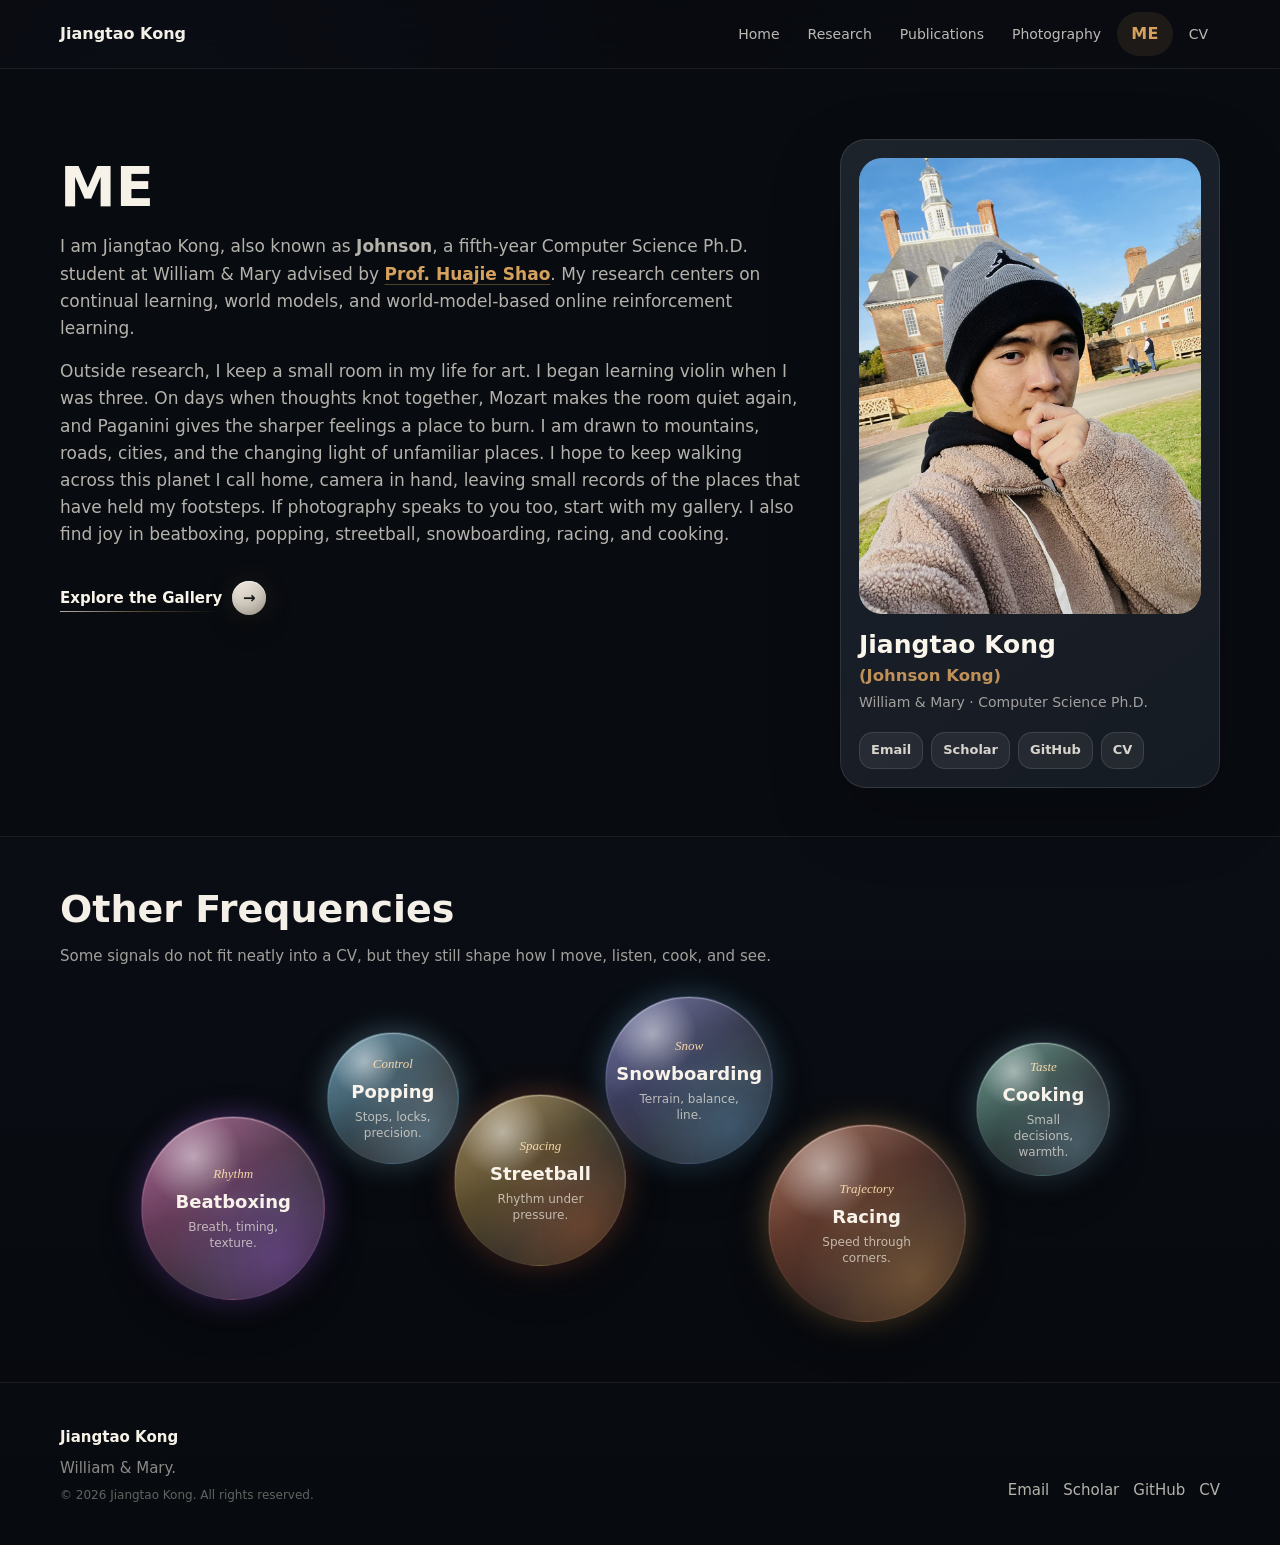
==== about.html @ 70b2a1b1 "Update homepage" ====
<!doctype html>
<html lang="en">
  <head>
    <meta charset="utf-8">
    <meta name="viewport" content="width=device-width, initial-scale=1">
    <title>About | Jiangtao Kong</title>
    <meta name="description" content="About Jiangtao Kong.">
    <link rel="icon" href="favicon.ico" sizes="any">
    <link rel="icon" href="assets/favicon.svg" type="image/svg+xml">
    <link rel="apple-touch-icon" href="assets/apple-touch-icon.png">
    <meta name="theme-color" content="#080b10">
    <link rel="stylesheet" href="assets/css/styles.css">
  </head>
  <body>
    <header class="site-header">
      <nav class="nav" aria-label="Primary navigation">
        <a class="brand" href="index.html"><strong>Jiangtao Kong</strong></a>
        <button class="nav-toggle" type="button" aria-label="Toggle navigation" aria-expanded="false" data-nav-toggle><span></span></button>
        <div class="nav-links" data-nav-links>
          <a href="index.html">Home</a>
          <a href="research.html">Research</a>
          <a href="publications.html">Publications</a>
          <a href="photography.html">Photography</a>
          <a class="nav-me" href="about.html" aria-current="page">ME</a>
          <a href="resume/Snowball_Resume_CN.pdf">CV</a>
        </div>
      </nav>
    </header>

    <main>
      <section class="page-hero about-page-hero">
        <div class="section-inner about-hero-layout">
          <div class="about-hero-copy">
            <h1>ME</h1>
            <p>
              I am Jiangtao Kong, also known as <span class="alias-highlight">Johnson</span>, a fifth-year
              Computer Science Ph.D. student at William &amp; Mary advised by
              <a class="inline-link" href="https://huajieshao.github.io/index.html">Prof. Huajie Shao</a>.
              My research centers on continual learning, world models, and
              world-model-based online reinforcement learning.
            </p>
            <p>
              Outside research, I keep a small room in my life for art. I began learning
              violin when I was three. On days when thoughts knot together, Mozart makes
              the room quiet again, and Paganini gives the sharper feelings a place to
              burn. I am drawn to mountains, roads, cities, and the changing light of
              unfamiliar places. I hope to keep walking across this planet I call home,
              camera in hand, leaving small records of the places that have held my
              footsteps. If photography speaks to you too, start with my gallery. I also
              find joy in beatboxing, popping, streetball, snowboarding, racing, and
              cooking.
            </p>
            <div class="about-hero-actions">
              <a class="about-button" href="photography.html">Explore the Gallery</a>
            </div>
          </div>
          <aside class="about-profile-panel" aria-label="Profile summary">
            <div class="about-portrait">
              <img src="assets/images/avatar/profile.jpg" alt="Portrait of Jiangtao Kong">
            </div>
            <div class="about-profile-copy">
              <strong>Jiangtao Kong <span>(Johnson Kong)</span></strong>
              <span>William &amp; Mary · Computer Science Ph.D.</span>
            </div>
            <div class="about-profile-links">
              <a href="mailto:jkong01@wm.edu">Email</a>
              <a href="https://scholar.google.com/citations?user=tu5GG9sAAAAJ&hl=zh-CN&oi=ao">Scholar</a>
              <a href="https://github.com/snowball0823">GitHub</a>
              <a href="resume/Snowball_Resume_CN.pdf">CV</a>
            </div>
          </aside>
        </div>
      </section>

      <section class="section compact about-life-section">
        <div class="section-inner">
          <div class="section-head tight">
            <div>
              <h2>Other Frequencies</h2>
            </div>
          </div>
          <div class="about-life-intro">
            <p>
              Some signals do not fit neatly into a CV, but they still shape how I move,
              listen, cook, and see.
            </p>
          </div>
          <div class="about-interest-grid">
            <article class="about-interest-card">
              <span>Rhythm</span>
              <strong>Beatboxing</strong>
              <p>Breath, timing, texture.</p>
            </article>
            <article class="about-interest-card">
              <span>Control</span>
              <strong>Popping</strong>
              <p>Stops, locks, precision.</p>
            </article>
            <article class="about-interest-card">
              <span>Spacing</span>
              <strong>Streetball</strong>
              <p>Rhythm under pressure.</p>
            </article>
            <article class="about-interest-card">
              <span>Snow</span>
              <strong>Snowboarding</strong>
              <p>Terrain, balance, line.</p>
            </article>
            <article class="about-interest-card">
              <span>Trajectory</span>
              <strong>Racing</strong>
              <p>Speed through corners.</p>
            </article>
            <article class="about-interest-card">
              <span>Taste</span>
              <strong>Cooking</strong>
              <p>Small decisions, warmth.</p>
            </article>
          </div>
        </div>
      </section>
    </main>

    <footer class="footer">
      <div class="footer-inner">
        <div class="footer-copy"><strong>Jiangtao Kong</strong><p class="muted">William &amp; Mary.</p><small>© 2026 Jiangtao Kong. All rights reserved.</small></div>
        <div class="footer-links">
          <a href="mailto:jkong01@wm.edu">Email</a>
          <a href="https://scholar.google.com/citations?user=tu5GG9sAAAAJ&hl=zh-CN&oi=ao">Scholar</a>
          <a href="https://github.com/snowball0823">GitHub</a>
          <a href="resume/Snowball_Resume_CN.pdf">CV</a>
        </div>
      </div>
    </footer>
    <script src="assets/js/main.js"></script>
  </body>
</html>
---- assets/css/styles.css ----
:root {
  color-scheme: dark;
  --ink: #f4f0e8;
  --ink-2: #d8dee7;
  --muted: #9aa6b2;
  --line: rgba(244, 240, 232, 0.12);
  --paper: #080b10;
  --paper-2: #121821;
  --surface: #111720;
  --surface-dark: #080b10;
  --surface-dark-2: #151d23;
  --mist: #e7ece8;
  --teal: #a892d8;
  --teal-2: #d6a15f;
  --amber: #d6a15f;
  --accent-warm: #d6a15f;
  --accent-violet: #a892d8;
  --accent-violet-soft: #c8b7ef;
  --accent-red: #e66b73;
  --sage: #7c8b77;
  --max: 1160px;
  --radius: 8px;
  --shadow: 0 22px 70px rgba(18, 22, 25, 0.13);
}

* {
  box-sizing: border-box;
}

html {
  scroll-behavior: smooth;
}

body {
  margin: 0;
  background:
    radial-gradient(circle at 12% 6%, rgba(168, 146, 216, 0.09), transparent 32%),
    radial-gradient(circle at 86% 16%, rgba(214, 161, 95, 0.07), transparent 30%),
    linear-gradient(180deg, #070a0f 0%, #0b0f16 46%, #06080c 100%);
  color: var(--ink);
  font-family: Inter, ui-sans-serif, system-ui, -apple-system, BlinkMacSystemFont, "Segoe UI", sans-serif;
  font-size: 15px;
  line-height: 1.6;
  letter-spacing: 0;
}

a {
  color: inherit;
  text-decoration: none;
}

img {
  display: block;
  max-width: 100%;
}

::selection {
  background: rgba(168, 146, 216, 0.22);
}

.site-header {
  position: sticky;
  top: 0;
  z-index: 40;
  background: rgba(8, 11, 16, 0.76);
  border-bottom: 1px solid rgba(244, 240, 232, 0.08);
  backdrop-filter: blur(18px);
}

.nav {
  width: min(var(--max), calc(100% - 40px));
  margin: 0 auto;
  min-height: 68px;
  display: flex;
  align-items: center;
  justify-content: space-between;
  gap: 24px;
}

.brand {
  display: flex;
  align-items: center;
}

.brand strong {
  font-size: 16px;
  letter-spacing: 0;
}

.nav-links {
  display: flex;
  align-items: center;
  gap: 4px;
  font-size: 14px;
  color: rgba(244, 240, 232, 0.76);
}

.nav-links a {
  padding: 9px 12px;
  border-radius: 999px;
  transition: background 180ms ease, color 180ms ease;
}

.nav-links a:hover,
.nav-links a[aria-current="page"] {
  background: rgba(244, 240, 232, 0.08);
  color: #f4f0e8;
}

.nav-links a.nav-me {
  color: rgba(214, 161, 95, 0.96);
  padding-inline: 14px;
  font-size: 16px;
  font-weight: 800;
  letter-spacing: 0.02em;
}

.nav-links a.nav-me:hover,
.nav-links a.nav-me[aria-current="page"] {
  color: #d6a15f;
  background: rgba(214, 161, 95, 0.1);
}

.nav-toggle {
  display: none;
  width: 42px;
  height: 42px;
  border: 1px solid rgba(244, 240, 232, 0.16);
  background: transparent;
  border-radius: var(--radius);
  color: var(--ink);
}

.nav-toggle span,
.nav-toggle span::before,
.nav-toggle span::after {
  display: block;
  width: 18px;
  height: 2px;
  background: currentColor;
  margin: 0 auto;
  position: relative;
}

.nav-toggle span::before,
.nav-toggle span::after {
  content: "";
  position: absolute;
  left: 0;
}

.nav-toggle span::before {
  top: -6px;
}

.nav-toggle span::after {
  top: 6px;
}

.hero {
  min-height: calc(100vh - 68px);
  display: grid;
  align-items: center;
  position: relative;
  overflow: hidden;
  background:
    linear-gradient(120deg, rgba(16, 21, 26, 0.96), rgba(16, 21, 26, 0.84)),
    radial-gradient(circle at 80% 15%, rgba(168, 146, 216, 0.17), transparent 35%),
    #10151a;
  color: #f7f2e8;
}

.hero::before {
  content: "";
  position: absolute;
  inset: 0;
  background-image:
    linear-gradient(rgba(247, 242, 232, 0.04) 1px, transparent 1px),
    linear-gradient(90deg, rgba(247, 242, 232, 0.035) 1px, transparent 1px);
  background-size: 72px 72px;
  mask-image: linear-gradient(to bottom, rgba(0, 0, 0, 0.75), transparent);
}

.hero-inner {
  position: relative;
  width: min(var(--max), calc(100% - 40px));
  margin: 0 auto;
  padding: 76px 0 90px;
  display: grid;
  grid-template-columns: minmax(0, 1fr) 420px;
  gap: 70px;
  align-items: center;
}

.eyebrow {
  margin: 0 0 18px;
  color: rgba(200, 183, 239, 0.86);
  font-size: 13px;
  text-transform: uppercase;
  letter-spacing: 0.14em;
  font-family: "IBM Plex Mono", ui-monospace, SFMono-Regular, Menlo, monospace;
}

h1,
h2,
h3 {
  line-height: 1.08;
  letter-spacing: 0;
}

h1 {
  margin: 0;
  font-size: clamp(36px, 5vw, 58px);
  max-width: 900px;
}

.hero h1 span {
  display: block;
  color: #d5a05d;
}

.hero-copy {
  max-width: 760px;
  margin: 22px 0 0;
  color: rgba(247, 242, 232, 0.78);
  font-size: clamp(17px, 2vw, 21px);
}

.hero-meta {
  display: flex;
  flex-wrap: wrap;
  gap: 10px;
  margin: 28px 0 0;
}

.pill {
  display: inline-flex;
  align-items: center;
  min-height: 32px;
  border: 1px solid rgba(247, 242, 232, 0.18);
  border-radius: 999px;
  padding: 6px 12px;
  color: rgba(247, 242, 232, 0.78);
  font-size: 13px;
  font-family: "IBM Plex Mono", ui-monospace, SFMono-Regular, Menlo, monospace;
}

.cta-row {
  display: flex;
  flex-wrap: wrap;
  gap: 12px;
  margin-top: 34px;
}

.button {
  display: inline-flex;
  align-items: center;
  justify-content: center;
  min-height: 44px;
  padding: 0 16px;
  border: 1px solid var(--line);
  border-radius: var(--radius);
  font-weight: 650;
  font-size: 14px;
  transition: transform 180ms ease, background 180ms ease, border 180ms ease;
}

.button:hover {
  transform: translateY(-1px);
}

.button.primary {
  background: #f3eadc;
  border-color: #f3eadc;
  color: #10151a;
}

.button.secondary {
  color: #f7f2e8;
  border-color: rgba(247, 242, 232, 0.22);
}

.button.light {
  color: var(--ink);
  background: rgba(244, 240, 232, 0.08);
  border-color: rgba(244, 240, 232, 0.16);
}

.button.text {
  border-color: transparent;
  padding-left: 0;
  padding-right: 0;
  min-height: auto;
}

.home-hero {
  padding: 58px 0 38px;
  background:
    linear-gradient(135deg, rgba(8, 11, 16, 0.82), rgba(11, 15, 22, 0.94)),
    radial-gradient(circle at 72% 8%, rgba(132, 92, 255, 0.12), transparent 34%),
    radial-gradient(circle at 92% 68%, rgba(238, 132, 65, 0.075), transparent 30%);
  border-bottom: 1px solid rgba(244, 240, 232, 0.08);
}

.home-grid {
  width: min(var(--max), calc(100% - 40px));
  margin: 0 auto;
  display: grid;
  grid-template-columns: 318px minmax(0, 1fr);
  gap: 28px;
  align-items: stretch;
}

.profile-card,
.intro-card,
.side-panel {
  background: rgba(17, 23, 32, 0.72);
  border: 1px solid rgba(244, 240, 232, 0.12);
  border-radius: 26px;
  box-shadow: 0 28px 90px rgba(0, 0, 0, 0.3);
  backdrop-filter: blur(22px);
}

.profile-card {
  padding: 18px;
  display: grid;
  align-content: start;
}

.profile-photo {
  aspect-ratio: 1 / 1;
  border-radius: 24px;
  background:
    linear-gradient(145deg, rgba(132, 92, 255, 0.22), rgba(238, 132, 65, 0.14)),
    var(--paper-2);
  display: grid;
  place-items: center;
  color: var(--muted);
  text-align: center;
  font-size: 13px;
  margin-bottom: 18px;
  overflow: hidden;
}

.profile-photo img {
  width: 100%;
  height: 100%;
  object-fit: cover;
  border-radius: 24px;
}

.profile-card h1 {
  font-size: 28px;
  line-height: 1.1;
  margin: 0 0 10px;
}

.profile-title,
.profile-affiliation {
  margin: 0;
  color: var(--ink-2);
}

.profile-title {
  color: rgba(244, 240, 232, 0.58);
  font-size: 14px;
  font-weight: 550;
  line-height: 1.45;
  margin-top: 5px;
}

.profile-affiliation {
  color: #f4f0e8;
  font-size: 20px;
  font-weight: 760;
  letter-spacing: 0;
  line-height: 1.18;
}

.profile-links {
  display: flex;
  flex-wrap: wrap;
  gap: 8px;
  margin-top: 18px;
}

.profile-links a {
  border: 1px solid rgba(244, 240, 232, 0.12);
  border-radius: 14px;
  padding: 7px 11px;
  font-size: 13px;
  font-weight: 650;
  color: rgba(244, 240, 232, 0.88);
  background: rgba(244, 240, 232, 0.07);
}

.intro-card {
  padding: 38px;
  display: grid;
  align-content: center;
}

.intro-card h2 {
  font-size: clamp(24px, 2.7vw, 32px);
  max-width: 840px;
  margin: 0 0 18px;
  color: #ffffff;
}

.intro-card p {
  max-width: 840px;
  margin: 0 0 14px;
  color: rgba(244, 240, 232, 0.76);
  font-size: 15px;
}

.inline-link {
  color: var(--accent-warm);
  font-weight: 700;
  text-decoration: underline;
  text-decoration-color: rgba(214, 161, 95, 0.35);
  text-underline-offset: 4px;
}

.research-intro {
  margin-top: 8px;
  color: #f4f0e8 !important;
  font-weight: 700;
}

.focus-row {
  display: grid;
  grid-template-columns: repeat(4, minmax(0, 1fr));
  gap: 12px;
  margin-top: 18px;
}

.focus-row span {
  min-height: 96px;
  border: 1px solid rgba(255, 255, 255, 0.12);
  border-radius: 22px;
  padding: 28px 16px 16px;
  color: rgba(255, 250, 240, 0.94);
  font-size: 14px;
  font-weight: 760;
  line-height: 1.22;
  font-family: Inter, ui-sans-serif, system-ui, -apple-system, BlinkMacSystemFont, "Segoe UI", sans-serif;
  display: flex;
  align-items: center;
  justify-content: flex-start;
  text-align: left;
  position: relative;
  isolation: isolate;
  overflow: hidden;
  background:
    linear-gradient(145deg, rgba(255, 255, 255, 0.11), rgba(255, 255, 255, 0.035)),
    radial-gradient(circle at 24% 0%, var(--tile-accent), transparent 58%),
    rgba(255, 255, 255, 0.045);
  box-shadow:
    inset 0 1px 0 rgba(255, 255, 255, 0.12),
    inset 0 -1px 0 rgba(255, 255, 255, 0.04),
    0 18px 36px rgba(0, 0, 0, 0.16);
  transition: transform 180ms ease, border-color 180ms ease, box-shadow 180ms ease;
}

.focus-row span::before {
  content: "";
  position: absolute;
  inset: 0;
  z-index: -1;
  background:
    linear-gradient(180deg, rgba(255, 255, 255, 0.13), transparent 42%),
    linear-gradient(90deg, transparent, rgba(255, 255, 255, 0.045), transparent);
  opacity: 0.76;
}

.focus-row span::after {
  content: "";
  position: absolute;
  top: 14px;
  left: 16px;
  width: 26px;
  height: 3px;
  border-radius: 999px;
  background: var(--tile-line);
  box-shadow: 0 0 24px var(--tile-line);
}

.focus-row span:hover {
  transform: translateY(-2px);
  border-color: rgba(255, 255, 255, 0.18);
  box-shadow:
    inset 0 1px 0 rgba(255, 255, 255, 0.15),
    inset 0 -1px 0 rgba(255, 255, 255, 0.05),
    0 24px 44px rgba(0, 0, 0, 0.22);
}

.gradient-focus span:nth-child(1) {
  --tile-accent: rgba(82, 235, 176, 0.2);
  --tile-line: rgba(82, 235, 176, 0.82);
}

.gradient-focus span:nth-child(2) {
  --tile-accent: rgba(170, 115, 255, 0.22);
  --tile-line: rgba(170, 115, 255, 0.84);
}

.gradient-focus span:nth-child(3) {
  --tile-accent: rgba(67, 202, 255, 0.2);
  --tile-line: rgba(67, 202, 255, 0.84);
}

.gradient-focus span:nth-child(4) {
  --tile-accent: rgba(255, 153, 94, 0.22);
  --tile-line: rgba(255, 153, 94, 0.86);
}

.about-button {
  width: fit-content;
  margin-top: 28px;
  min-height: 36px;
  display: inline-flex;
  align-items: center;
  justify-content: flex-start;
  gap: 10px;
  padding: 0;
  border: 0;
  border-radius: 0;
  color: rgba(255, 250, 240, 0.98);
  background: transparent;
  font-size: 15px;
  font-weight: 800;
  letter-spacing: 0;
  position: relative;
  transition: color 180ms ease, transform 180ms ease;
}

.about-button::before {
  content: "";
  position: absolute;
  left: 0;
  right: 44px;
  bottom: 4px;
  height: 1px;
  background: linear-gradient(90deg, rgba(255, 250, 240, 0.68), rgba(214, 161, 95, 0.38), transparent);
  transform-origin: left center;
  transition: transform 180ms ease, opacity 180ms ease;
}

.about-button::after {
  content: "→";
  width: 34px;
  height: 34px;
  border-radius: 50%;
  display: inline-grid;
  place-items: center;
  color: rgba(8, 11, 16, 0.94);
  background:
    linear-gradient(145deg, rgba(255, 250, 240, 0.96), rgba(224, 211, 194, 0.78));
  box-shadow:
    inset 0 1px 0 rgba(255, 255, 255, 0.7),
    inset 0 -4px 9px rgba(0, 0, 0, 0.12),
    0 12px 26px rgba(0, 0, 0, 0.26),
    0 0 28px rgba(214, 161, 95, 0.14);
  transition: transform 180ms ease, box-shadow 180ms ease;
}

.about-button:hover {
  color: #ffffff;
  transform: translateX(2px);
}

.about-button:hover::before {
  transform: scaleX(1.08);
  opacity: 0.88;
}

.about-button:hover::after {
  transform: translateX(2px);
  box-shadow:
    inset 0 1px 0 rgba(255, 255, 255, 0.78),
    inset 0 -4px 9px rgba(0, 0, 0, 0.12),
    0 15px 30px rgba(0, 0, 0, 0.3),
    0 0 36px rgba(214, 161, 95, 0.22);
}

.section-head.tight {
  grid-template-columns: minmax(0, 1fr) auto;
  align-items: center;
  margin-bottom: 22px;
}

.section .section-title {
  margin: 0 0 22px;
  font-size: clamp(26px, 2.8vw, 34px);
  letter-spacing: 0;
}

.education-section {
  padding-top: 42px;
}

.education-list,
.experience-list,
.selected-list,
.award-list {
  display: grid;
  gap: 12px;
}

.education-track {
  grid-template-columns: 1fr;
  gap: 16px;
  position: relative;
}

.education-track::before {
  content: "";
  position: absolute;
  left: 71px;
  top: 76px;
  bottom: 76px;
  width: 1px;
  background: linear-gradient(
    180deg,
    rgba(211, 179, 122, 0.18),
    rgba(168, 146, 216, 0.34),
    rgba(214, 161, 95, 0.2)
  );
}

.experience-grid {
  grid-template-columns: repeat(2, minmax(0, 1fr));
  gap: 12px;
}

.selected-list {
  grid-template-columns: repeat(2, minmax(0, 1fr));
}

.education-item {
  display: grid;
  grid-template-columns: 116px minmax(0, 1fr);
  gap: 24px;
  align-items: center;
  min-height: 138px;
  position: relative;
  overflow: hidden;
  background:
    linear-gradient(145deg, rgba(255, 255, 255, 0.055), rgba(255, 255, 255, 0.018)),
    var(--surface);
  border: 1px solid var(--line);
  border-radius: 24px;
  padding: 24px 28px;
}

.education-item::before {
  content: "";
  position: absolute;
  inset: 0 auto 0 0;
  width: 5px;
  background: var(--education-accent);
  opacity: 0.9;
}

.education-item::after {
  content: "";
  position: absolute;
  inset: -40% -12% auto auto;
  width: 310px;
  height: 210px;
  border-radius: 50%;
  background: radial-gradient(circle, var(--education-glow), transparent 68%);
  opacity: 0.82;
  pointer-events: none;
}

.current-degree {
  --education-accent: linear-gradient(180deg, rgba(214, 161, 95, 0.95), rgba(168, 146, 216, 0.58));
  --education-glow: rgba(214, 161, 95, 0.16);
}

.undergrad-degree {
  --education-accent: linear-gradient(180deg, rgba(168, 146, 216, 0.9), rgba(214, 161, 95, 0.5));
  --education-glow: rgba(168, 146, 216, 0.14);
}

.school-mark {
  width: 86px;
  height: 86px;
  border-radius: 50%;
  background: transparent;
  color: #f7f2e8;
  display: grid;
  place-items: center;
  overflow: visible;
  font-weight: 750;
  font-size: 14px;
  position: relative;
  z-index: 1;
  border: 0;
  box-shadow:
    0 16px 30px rgba(0, 0, 0, 0.18),
    0 0 34px rgba(255, 255, 255, 0.045);
}

.school-mark img {
  width: 100%;
  height: 100%;
  object-fit: contain;
  padding: 0;
  background: transparent;
}

.school-mark span {
  display: grid;
  width: 100%;
  height: 100%;
  place-items: center;
}

.secondary-mark {
  background: transparent;
}

.education-copy {
  position: relative;
  z-index: 1;
  display: grid;
  gap: 5px;
}

.education-topline {
  display: flex;
  align-items: center;
  justify-content: space-between;
  gap: 16px;
  margin-bottom: 4px;
}

.education-label {
  color: rgba(214, 161, 95, 0.92);
  font-family: "IBM Plex Mono", ui-monospace, SFMono-Regular, Menlo, monospace;
  font-size: 11px;
  letter-spacing: 0.08em;
  text-transform: uppercase;
}

.education-period {
  flex: none;
  color: rgba(247, 242, 232, 0.82);
  background: rgba(255, 255, 255, 0.055);
  border: 1px solid rgba(255, 255, 255, 0.11);
  border-radius: 999px;
  padding: 6px 11px;
  font-size: 12px;
  line-height: 1;
}

.education-item h3,
.experience-list h3 {
  margin: 0 0 4px;
  font-size: 18px;
}

.education-item h3 {
  font-size: 20px;
  line-height: 1.18;
}

.education-item p,
.experience-list p {
  margin: 0;
}

.education-degree {
  color: rgba(255, 250, 240, 0.94);
  font-size: 15px;
}

.education-location {
  color: rgba(159, 185, 205, 0.9);
  font-size: 15px;
}

.content-grid {
  display: grid;
  grid-template-columns: minmax(0, 1fr) 340px;
  gap: 28px;
  align-items: start;
}

.news-timeline {
  --timeline-rail: 38px;
  --timeline-gap: 14px;
  position: relative;
  display: grid;
  gap: 0;
  background:
    linear-gradient(145deg, rgba(255, 255, 255, 0.045), rgba(255, 255, 255, 0.016)),
    var(--surface);
  border: 1px solid var(--line);
  border-radius: 18px;
  padding: 18px 22px 18px;
  overflow: hidden;
}

.news-timeline::before {
  content: "";
  position: absolute;
  left: calc(22px + 18px);
  top: 24px;
  bottom: 56px;
  width: 2px;
  border-radius: 999px;
  background: linear-gradient(
    180deg,
    rgba(214, 161, 95, 0.72),
    rgba(168, 146, 216, 0.52),
    rgba(214, 161, 95, 0.28)
  );
  box-shadow: 0 0 18px rgba(168, 146, 216, 0.13);
}

.timeline-year {
  display: grid;
  grid-template-columns: var(--timeline-rail) minmax(0, 1fr);
  gap: var(--timeline-gap);
  align-items: center;
  padding: 7px 0 5px;
  position: relative;
}

.timeline-year span:last-child {
  width: fit-content;
  color: rgba(255, 250, 240, 0.96);
  background: linear-gradient(135deg, rgba(214, 161, 95, 0.2), rgba(168, 146, 216, 0.12));
  border: 1px solid rgba(214, 161, 95, 0.24);
  border-radius: 999px;
  padding: 3px 10px;
  font-family: "IBM Plex Mono", ui-monospace, SFMono-Regular, Menlo, monospace;
  font-size: 15px;
  font-weight: 800;
  letter-spacing: 0.06em;
  line-height: 1.1;
  box-shadow: 0 0 24px rgba(214, 161, 95, 0.08);
}

.timeline-rail-mark {
  width: 8px;
  height: 8px;
  border-radius: 999px;
  background: var(--accent-warm);
  justify-self: center;
  position: relative;
  z-index: 1;
  box-shadow:
    0 0 0 7px rgba(214, 161, 95, 0.08),
    0 0 20px rgba(214, 161, 95, 0.22);
}

.timeline-news-item {
  display: grid;
  grid-template-columns: var(--timeline-rail) minmax(0, 1fr);
  gap: var(--timeline-gap);
  align-items: baseline;
  padding: 8px 0;
  position: relative;
}

.timeline-news-item[hidden],
.timeline-year[hidden] {
  display: none !important;
}

.timeline-node {
  width: 10px;
  height: 10px;
  border-radius: 999px;
  background: rgba(255, 250, 240, 0.92);
  box-shadow:
    0 0 0 6px rgba(168, 146, 216, 0.09),
    0 0 18px rgba(168, 146, 216, 0.2);
  justify-self: center;
  align-self: start;
  margin-top: 0.55em;
  position: relative;
  z-index: 1;
}

.timeline-news-item:nth-of-type(1) .timeline-node,
.timeline-news-item:nth-of-type(2) .timeline-node {
  background: var(--accent-warm);
  box-shadow:
    0 0 0 6px rgba(214, 161, 95, 0.09),
    0 0 20px rgba(214, 161, 95, 0.24);
}

.timeline-news-item p {
  margin: 0;
  color: rgba(247, 242, 232, 0.74);
  font-size: 14px;
  line-height: 1.55;
}

.timeline-news-item strong {
  color: rgba(255, 250, 240, 0.95);
  font-weight: 720;
}

.news-venue {
  color: rgba(200, 183, 239, 0.98);
  font-weight: 760;
}

.news-spotlight {
  color: var(--accent-red);
  background: rgba(230, 107, 115, 0.12);
  border: 1px solid rgba(230, 107, 115, 0.22);
  border-radius: 999px;
  padding: 1px 7px;
  font-size: 12px;
  font-weight: 820;
}

.news-date {
  display: inline;
  color: rgba(214, 161, 95, 0.9);
  font-family: "IBM Plex Mono", ui-monospace, SFMono-Regular, Menlo, monospace;
  font-size: 11px;
  letter-spacing: 0.03em;
  margin-right: 8px;
}

.timeline-news-item em {
  font-style: normal;
  color: rgba(247, 242, 232, 0.54);
}

.news-confetti {
  display: inline-block;
  margin-left: 4px;
  font-size: 13px;
  line-height: 1;
  vertical-align: -0.05em;
}

.news-toggle {
  width: fit-content;
  margin: 12px 0 0 calc(var(--timeline-rail) + var(--timeline-gap));
  padding: 0;
  border: 0;
  background: transparent;
  color: rgba(214, 161, 95, 0.94);
  font: inherit;
  font-size: 13px;
  font-weight: 700;
  cursor: pointer;
}

.research-focus-grid {
  display: grid;
  grid-template-columns: repeat(4, minmax(0, 1fr));
  gap: 14px;
}

.focus-card {
  background: var(--surface);
  border: 1px solid var(--line);
  border-radius: var(--radius);
  padding: 18px;
}

.focus-card.primary-focus {
  border-color: rgba(168, 146, 216, 0.32);
  background: rgba(168, 146, 216, 0.06);
}

.focus-card span {
  display: block;
  color: var(--teal);
  font-family: "IBM Plex Mono", ui-monospace, SFMono-Regular, Menlo, monospace;
  font-size: 12px;
  margin-bottom: 18px;
}

.focus-card h3 {
  margin: 0 0 8px;
  font-size: 19px;
}

.focus-card p {
  margin: 0;
  color: var(--muted);
  font-size: 14px;
}

.selected-paper {
  --paper-accent: rgba(214, 161, 95, 0.84);
  --paper-accent-soft: rgba(214, 161, 95, 0.13);
  display: grid;
  grid-template-columns: 132px minmax(0, 1fr);
  gap: 16px;
  align-items: stretch;
  min-height: 176px;
  position: relative;
  overflow: hidden;
  background:
    linear-gradient(145deg, rgba(255, 255, 255, 0.048), rgba(255, 255, 255, 0.014)),
    var(--surface);
  border: 1px solid rgba(244, 240, 232, 0.11);
  border-radius: 18px;
  padding: 14px;
  transition: border-color 180ms ease, transform 180ms ease, box-shadow 180ms ease;
}

.selected-paper::before {
  content: "";
  position: absolute;
  inset: -42% -20% auto auto;
  width: 260px;
  height: 190px;
  background: radial-gradient(circle, var(--paper-accent-soft), transparent 70%);
  pointer-events: none;
}

.selected-paper:hover {
  transform: translateY(-2px);
  border-color: rgba(214, 161, 95, 0.28);
  box-shadow: 0 22px 50px rgba(0, 0, 0, 0.22);
}

.selected-paper > * {
  position: relative;
  z-index: 1;
}

.paper-featured {
  grid-column: 1 / -1;
  grid-template-columns: minmax(0, 1.2fr) minmax(300px, 0.8fr);
  align-items: center;
  min-height: 0;
  padding: 16px;
}

.paper-featured .paper-content {
  padding: 6px 8px 6px 2px;
}

.paper-featured h3 {
  font-size: 18px;
}

.paper-featured p {
  font-size: 14px;
}

.paper-figure {
  margin: 0;
  border-radius: 14px;
  overflow: hidden;
  border: 1px solid rgba(244, 240, 232, 0.12);
  box-shadow:
    inset 0 1px 0 rgba(255, 255, 255, 0.36),
    0 18px 42px rgba(0, 0, 0, 0.22);
}

.paper-figure-light {
  background:
    linear-gradient(145deg, rgba(255, 255, 255, 0.98), rgba(241, 236, 226, 0.96));
  padding: 12px;
}

.paper-figure img {
  width: 100%;
  height: auto;
  max-height: 330px;
  object-fit: contain;
  border-radius: 10px;
  background: #ffffff;
}

.paper-content {
  display: grid;
  align-content: start;
  gap: 9px;
  padding: 2px 2px 2px 0;
}

.paper-topline {
  display: flex;
  flex-wrap: wrap;
  align-items: center;
  gap: 8px;
}

.paper-topic {
  color: rgba(247, 242, 232, 0.52);
  font-size: 12px;
  line-height: 1.3;
}

.selected-paper h3 {
  margin: 0;
  color: rgba(255, 250, 240, 0.96);
  font-size: 16px;
  line-height: 1.25;
}

.selected-paper p {
  margin: 0;
  color: rgba(247, 242, 232, 0.62);
  font-size: 13px;
  line-height: 1.45;
}

.paper-role {
  width: fit-content;
  margin-top: 2px;
  color: rgba(214, 161, 95, 0.92);
  font-size: 12px;
  font-weight: 720;
}

.selected-paper .paper-links {
  margin-top: 2px;
  gap: 8px;
}

.selected-paper .paper-links a {
  min-height: 28px;
  display: inline-flex;
  align-items: center;
  border: 1px solid rgba(214, 161, 95, 0.22);
  border-radius: 999px;
  padding: 4px 10px;
  color: rgba(255, 225, 179, 0.94);
  background: rgba(214, 161, 95, 0.08);
  font-size: 12px;
  font-weight: 720;
  transition: border-color 180ms ease, background 180ms ease, transform 180ms ease;
}

.selected-paper .paper-links a:hover {
  transform: translateY(-1px);
  text-decoration: none;
  border-color: rgba(214, 161, 95, 0.36);
  background: rgba(214, 161, 95, 0.14);
}

.paper-visual {
  min-height: 148px;
  border-radius: 14px;
  position: relative;
  overflow: hidden;
  border: 1px solid rgba(255, 255, 255, 0.105);
  background:
    radial-gradient(circle at 28% 18%, var(--paper-accent-soft), transparent 48%),
    linear-gradient(145deg, rgba(255, 255, 255, 0.075), rgba(255, 255, 255, 0.018)),
    rgba(8, 11, 16, 0.5);
}

.paper-visual::before,
.paper-visual::after {
  content: "";
  position: absolute;
  border-radius: 999px;
  pointer-events: none;
}

.paper-visual::before {
  inset: 14px auto auto 14px;
  width: 36px;
  height: 3px;
  background: var(--paper-accent);
  box-shadow: 0 0 20px var(--paper-accent-soft);
}

.paper-visual::after {
  right: -22px;
  bottom: -18px;
  width: 88px;
  height: 88px;
  border: 1px solid rgba(255, 255, 255, 0.08);
}

.visual-chip {
  position: absolute;
  left: 14px;
  bottom: 14px;
  color: rgba(255, 250, 240, 0.76);
  font-family: "IBM Plex Mono", ui-monospace, SFMono-Regular, Menlo, monospace;
  font-size: 10px;
  letter-spacing: 0.04em;
}

.visual-node,
.visual-grid-dot {
  position: absolute;
  width: 14px;
  height: 14px;
  border-radius: 999px;
  background: rgba(255, 250, 240, 0.9);
  box-shadow:
    0 0 0 7px var(--paper-accent-soft),
    0 0 24px var(--paper-accent-soft);
}

.visual-node {
  left: 30px;
  top: 54px;
}

.visual-node.secondary {
  left: auto;
  right: 26px;
  top: 92px;
  background: var(--paper-accent);
}

.visual-line {
  position: absolute;
  left: 45px;
  top: 63px;
  width: 64px;
  height: 2px;
  background: linear-gradient(90deg, rgba(255, 250, 240, 0.34), var(--paper-accent));
  transform: rotate(24deg);
  transform-origin: left center;
}

.visual-line.branching::after {
  content: "";
  position: absolute;
  left: 40px;
  top: 0;
  width: 46px;
  height: 2px;
  background: linear-gradient(90deg, var(--paper-accent), rgba(255, 250, 240, 0.22));
  transform: rotate(-54deg);
  transform-origin: left center;
}

.visual-curve {
  position: absolute;
  left: 26px;
  top: 48px;
  width: 80px;
  height: 54px;
  border: 2px solid transparent;
  border-top-color: var(--paper-accent);
  border-right-color: rgba(255, 250, 240, 0.42);
  border-radius: 50%;
  transform: rotate(-12deg);
}

.visual-grid-dot:nth-of-type(2) {
  left: 30px;
  top: 48px;
}

.visual-grid-dot:nth-of-type(3) {
  left: 70px;
  top: 68px;
  background: var(--paper-accent);
}

.visual-grid-dot:nth-of-type(4) {
  left: 44px;
  top: 100px;
}

.visual-eca {
  --paper-accent: rgba(214, 161, 95, 0.9);
  --paper-accent-soft: rgba(214, 161, 95, 0.13);
}

.visual-westworld {
  --paper-accent: rgba(168, 146, 216, 0.92);
  --paper-accent-soft: rgba(168, 146, 216, 0.15);
}

.visual-odesteer {
  --paper-accent: rgba(230, 107, 115, 0.88);
  --paper-accent-soft: rgba(230, 107, 115, 0.13);
}

.visual-yooop {
  --paper-accent: rgba(255, 153, 94, 0.92);
  --paper-accent-soft: rgba(255, 153, 94, 0.13);
}

.awards-section {
  padding-top: 32px;
}

.awards-section .section-head.tight {
  margin-bottom: 18px;
}

.award-list {
  grid-template-columns: repeat(2, minmax(0, 1fr));
}

.award-item {
  display: grid;
  grid-template-columns: 58px minmax(0, 1fr);
  gap: 14px;
  align-items: baseline;
  min-height: 74px;
  position: relative;
  overflow: hidden;
  background:
    linear-gradient(145deg, rgba(255, 255, 255, 0.04), rgba(255, 255, 255, 0.014)),
    var(--surface);
  border: 1px solid rgba(244, 240, 232, 0.1);
  border-radius: 16px;
  padding: 15px 16px;
}

.award-item::before {
  content: "";
  position: absolute;
  inset: 0 auto 0 0;
  width: 3px;
  background: linear-gradient(180deg, rgba(214, 161, 95, 0.78), rgba(168, 146, 216, 0.48));
}

.award-item time {
  color: rgba(214, 161, 95, 0.94);
  font-family: "IBM Plex Mono", ui-monospace, SFMono-Regular, Menlo, monospace;
  font-size: 11px;
  font-weight: 760;
  letter-spacing: 0.05em;
}

.award-item p {
  margin: 0;
  color: rgba(247, 242, 232, 0.66);
  font-size: 13px;
  line-height: 1.45;
}

.award-item strong {
  color: rgba(255, 250, 240, 0.95);
  font-weight: 760;
}

.experience-list article {
  background: var(--surface);
  border: 1px solid var(--line);
  border-radius: var(--radius);
  padding: 18px;
  display: grid;
  gap: 7px;
}

.experience-period {
  width: fit-content;
  color: rgba(214, 161, 95, 0.9);
  font-family: "IBM Plex Mono", ui-monospace, SFMono-Regular, Menlo, monospace;
  font-size: 12px;
  letter-spacing: 0.06em;
  text-transform: uppercase;
}

.experience-role {
  color: rgba(255, 250, 240, 0.9);
  font-weight: 650;
}

.compact-experience article {
  gap: 5px;
  min-height: 118px;
  padding: 15px 16px;
  border-radius: 16px;
}

.compact-experience .experience-period {
  font-size: 10px;
  letter-spacing: 0.055em;
}

.compact-experience h3 {
  margin-bottom: 1px;
  font-size: 16px;
  line-height: 1.12;
}

.compact-experience .experience-role {
  color: rgba(247, 242, 232, 0.68);
  font-size: 13px;
  line-height: 1.35;
  font-weight: 560;
}

.photography-panel {
  background:
    linear-gradient(145deg, rgba(16, 21, 26, 0.9), rgba(21, 29, 35, 0.88)),
    var(--surface-dark);
  color: #f7f2e8;
  border-color: rgba(247, 242, 232, 0.14);
}

.photography-panel p {
  color: rgba(247, 242, 232, 0.68);
}

.trajectory-panel {
  border: 1px solid rgba(247, 242, 232, 0.16);
  background: linear-gradient(180deg, rgba(247, 242, 232, 0.06), rgba(247, 242, 232, 0.02));
  border-radius: 14px;
  padding: 24px;
  min-height: 430px;
  position: relative;
  overflow: hidden;
}

.trajectory-panel::before {
  content: "";
  position: absolute;
  inset: 20px;
  border: 1px solid rgba(247, 242, 232, 0.08);
  border-radius: 10px;
}

.trajectory-grid {
  position: relative;
  height: 320px;
}

.node {
  position: absolute;
  width: 10px;
  height: 10px;
  border-radius: 50%;
  background: #d5a05d;
  box-shadow: 0 0 0 8px rgba(213, 160, 93, 0.08);
}

.node.n1 { left: 14%; top: 68%; }
.node.n2 { left: 34%; top: 48%; }
.node.n3 { left: 57%; top: 38%; }
.node.n4 { left: 79%; top: 20%; }
.node.n5 { left: 72%; top: 72%; background: var(--accent-violet-soft); }

.path-line {
  position: absolute;
  height: 1px;
  background: linear-gradient(90deg, rgba(213, 160, 93, 0.05), rgba(213, 160, 93, 0.7), rgba(158, 196, 189, 0.5));
  transform-origin: left center;
}

.path-line.l1 { left: 17%; top: 69%; width: 26%; transform: rotate(-32deg); }
.path-line.l2 { left: 36%; top: 49%; width: 26%; transform: rotate(-16deg); }
.path-line.l3 { left: 59%; top: 39%; width: 28%; transform: rotate(-32deg); }
.path-line.l4 { left: 58%; top: 44%; width: 27%; transform: rotate(47deg); }

.trajectory-note {
  position: absolute;
  left: 24px;
  right: 24px;
  bottom: 24px;
  color: rgba(247, 242, 232, 0.72);
  font-size: 14px;
  display: grid;
  gap: 10px;
}

.trajectory-note strong {
  color: #f7f2e8;
  font-size: 15px;
}

.section {
  padding: 72px 0;
}

.section.compact {
  padding: 52px 0;
}

.section.dark {
  background: var(--surface-dark);
  color: #f7f2e8;
}

.section-inner {
  width: min(var(--max), calc(100% - 40px));
  margin: 0 auto;
}

.section-head {
  display: grid;
  grid-template-columns: minmax(0, 0.86fr) minmax(280px, 0.44fr);
  gap: 42px;
  align-items: end;
  margin-bottom: 34px;
}

.section-kicker {
  margin: 0 0 10px;
  color: rgba(214, 161, 95, 0.9);
  font-family: "IBM Plex Mono", ui-monospace, SFMono-Regular, Menlo, monospace;
  font-size: 12px;
  text-transform: uppercase;
  letter-spacing: 0.12em;
}

.dark .section-kicker {
  color: rgba(214, 161, 95, 0.78);
}

.section h2 {
  margin: 0;
  font-size: clamp(25px, 3.3vw, 38px);
}

.section-head p {
  margin: 0;
  color: var(--muted);
}

.dark .section-head p {
  color: rgba(247, 242, 232, 0.68);
}

.split {
  display: grid;
  grid-template-columns: minmax(0, 0.9fr) minmax(320px, 0.5fr);
  gap: 28px;
  align-items: start;
}

.panel {
  background: var(--surface);
  border: 1px solid var(--line);
  border-radius: var(--radius);
  padding: 28px;
}

.dark .panel {
  background: var(--surface-dark-2);
  border-color: rgba(247, 242, 232, 0.12);
}

.large-copy {
  font-size: clamp(18px, 2vw, 23px);
  line-height: 1.45;
  margin: 0;
}

.muted {
  color: var(--muted);
}

.dark .muted {
  color: rgba(247, 242, 232, 0.66);
}

.research-diagram {
  margin-top: 28px;
  display: grid;
  grid-template-columns: repeat(4, minmax(0, 1fr));
  gap: 10px;
}

.diagram-step {
  min-height: 118px;
  border: 1px solid var(--line);
  background: rgba(255, 255, 255, 0.55);
  border-radius: var(--radius);
  padding: 16px;
  display: grid;
  align-content: space-between;
}

.diagram-step span {
  color: var(--teal);
  font-family: "IBM Plex Mono", ui-monospace, SFMono-Regular, Menlo, monospace;
  font-size: 12px;
}

.diagram-step strong {
  display: block;
  line-height: 1.25;
}

.stat-list {
  display: grid;
  gap: 14px;
}

.stat {
  border-bottom: 1px solid var(--line);
  padding-bottom: 14px;
}

.stat:last-child {
  border-bottom: 0;
  padding-bottom: 0;
}

.stat strong {
  display: block;
  font-size: 28px;
  line-height: 1.1;
}

.stat span {
  color: var(--muted);
  font-size: 14px;
}

.grid {
  display: grid;
  gap: 18px;
}

.grid.two {
  grid-template-columns: repeat(2, minmax(0, 1fr));
}

.grid.three {
  grid-template-columns: repeat(3, minmax(0, 1fr));
}

.theme-card,
.paper-card,
.experience-card,
.photo-card {
  background: var(--surface);
  border: 1px solid var(--line);
  border-radius: var(--radius);
  padding: 22px;
  transition: border 180ms ease, transform 180ms ease, box-shadow 180ms ease;
}

.paper-card,
.mini-paper,
.publication-paper {
  scroll-margin-top: 96px;
}

.theme-card:hover,
.paper-card:hover,
.experience-card:hover,
.photo-card:hover {
  border-color: rgba(168, 146, 216, 0.36);
  transform: translateY(-2px);
  box-shadow: var(--shadow);
}

.theme-card h3,
.paper-card h3,
.experience-card h3 {
  margin: 0 0 12px;
  font-size: 22px;
}

.theme-card p,
.paper-card p,
.experience-card p {
  margin: 0;
  color: var(--muted);
}

.tag-row {
  display: flex;
  flex-wrap: wrap;
  gap: 8px;
  margin-top: 18px;
}

.tag,
.venue {
  display: inline-flex;
  align-items: center;
  border: 1px solid rgba(244, 240, 232, 0.14);
  border-radius: 14px;
  min-height: 28px;
  padding: 5px 10px;
  font-family: "IBM Plex Mono", ui-monospace, SFMono-Regular, Menlo, monospace;
  font-size: 12px;
  color: rgba(244, 240, 232, 0.84);
  background: rgba(244, 240, 232, 0.07);
}

.venue.spotlight {
  color: #ffe1b3;
  background: rgba(238, 132, 65, 0.16);
  border-color: rgba(238, 132, 65, 0.3);
}

.paper-card {
  display: grid;
  gap: 14px;
}

.paper-top {
  display: flex;
  align-items: center;
  justify-content: space-between;
  gap: 14px;
}

.paper-meta {
  color: var(--muted);
  font-size: 14px;
}

.paper-links {
  display: flex;
  flex-wrap: wrap;
  gap: 10px;
}

.paper-links a {
  font-size: 13px;
  font-weight: 650;
  color: var(--teal-2);
}

.pending-link {
  font-size: 13px;
  font-weight: 650;
  color: var(--muted);
}

.paper-links a:hover {
  text-decoration: underline;
  text-underline-offset: 4px;
}

.publication-page-hero {
  background:
    radial-gradient(circle at 80% 8%, rgba(168, 146, 216, 0.14), transparent 34%),
    radial-gradient(circle at 12% 72%, rgba(214, 161, 95, 0.08), transparent 30%),
    linear-gradient(180deg, rgba(8, 11, 16, 0.98), rgba(12, 16, 23, 0.96));
  border-bottom: 1px solid rgba(244, 240, 232, 0.08);
}

.publication-page-hero p {
  max-width: 720px;
}

.publication-complete {
  padding-top: 46px;
}

#publications-list {
  scroll-margin-top: 96px;
}

.publication-year-list {
  display: grid;
  gap: 32px;
}

.publication-year-group {
  display: grid;
  grid-template-columns: 106px minmax(0, 1fr);
  gap: 28px;
  padding-top: 24px;
  border-top: 1px solid rgba(244, 240, 232, 0.08);
}

.publication-year-group:first-child {
  padding-top: 0;
  border-top: 0;
}

.publication-year-group h3 {
  margin: 0;
  color: rgba(214, 161, 95, 0.9);
  font-family: "IBM Plex Mono", ui-monospace, SFMono-Regular, Menlo, monospace;
  font-size: clamp(20px, 3vw, 32px);
  line-height: 1;
  letter-spacing: 0.02em;
}

.publication-list {
  display: grid;
  gap: 10px;
}

.publication-paper,
.mini-paper {
  display: grid;
  gap: 8px;
  padding: 16px 18px;
  border: 1px solid rgba(244, 240, 232, 0.1);
  border-radius: 16px;
  background:
    linear-gradient(145deg, rgba(255, 255, 255, 0.038), rgba(255, 255, 255, 0.012)),
    var(--surface);
}

.publication-paper {
  transition: border-color 180ms ease, transform 180ms ease, box-shadow 180ms ease;
}

.publication-paper:hover {
  transform: translateY(-1px);
  border-color: rgba(214, 161, 95, 0.22);
  box-shadow: 0 18px 42px rgba(0, 0, 0, 0.18);
}

.publication-paper-top {
  display: flex;
  flex-wrap: wrap;
  align-items: center;
  gap: 8px;
}

.publication-paper h4,
.mini-paper h4 {
  margin: 0;
  color: rgba(255, 250, 240, 0.94);
  font-size: 15px;
  line-height: 1.34;
}

.publication-paper-topic {
  margin: 0;
  color: rgba(247, 242, 232, 0.58);
  font-size: 13px;
  line-height: 1.4;
}

.mini-paper p {
  display: flex;
  flex-wrap: wrap;
  align-items: center;
  gap: 8px;
  margin: 0;
}

.publication-paper .paper-links {
  gap: 8px;
}

.publication-paper .paper-links a {
  min-height: 28px;
  display: inline-flex;
  align-items: center;
  border: 1px solid rgba(214, 161, 95, 0.2);
  border-radius: 999px;
  padding: 4px 10px;
  color: rgba(255, 225, 179, 0.92);
  background: rgba(214, 161, 95, 0.07);
  font-size: 12px;
  font-weight: 720;
  text-decoration: none;
}

.publication-paper .paper-links a:hover {
  border-color: rgba(214, 161, 95, 0.34);
  background: rgba(214, 161, 95, 0.13);
  text-decoration: none;
}

.news-list {
  display: grid;
  gap: 12px;
}

.news-item {
  display: grid;
  grid-template-columns: 120px minmax(0, 1fr);
  gap: 18px;
  border-bottom: 1px solid rgba(244, 240, 232, 0.1);
  padding: 14px 0;
}

.news-item time {
  font-family: "IBM Plex Mono", ui-monospace, SFMono-Regular, Menlo, monospace;
  font-size: 12px;
  color: rgba(200, 183, 239, 0.88);
}

.photo-page-hero {
  position: relative;
  isolation: isolate;
  min-height: calc(100vh - 68px);
  display: grid;
  align-items: center;
  padding: 92px 0 76px;
  background:
    linear-gradient(180deg, rgba(8, 11, 16, 0.98), rgba(11, 15, 22, 0.96));
  border-bottom: 1px solid rgba(244, 240, 232, 0.08);
  overflow: hidden;
}

.photo-page-hero::before {
  content: "";
  position: absolute;
  top: -30px;
  right: -95px;
  bottom: -30px;
  width: min(50vw, 860px);
  z-index: -2;
  background: url("../images/photography/hero.jpg") center / cover no-repeat;
  filter: blur(12px);
  opacity: 1;
  transform: scale(1.035);
  -webkit-mask-image: linear-gradient(90deg, transparent 0%, transparent 14%, rgba(0, 0, 0, 0.12) 34%, rgba(0, 0, 0, 0.48) 56%, rgba(0, 0, 0, 0.84) 76%, #000 92%);
  mask-image: linear-gradient(90deg, transparent 0%, transparent 14%, rgba(0, 0, 0, 0.12) 34%, rgba(0, 0, 0, 0.48) 56%, rgba(0, 0, 0, 0.84) 76%, #000 92%);
}

.photo-page-hero::after {
  content: "";
  position: absolute;
  inset: 0;
  z-index: -1;
  background:
    linear-gradient(90deg, rgba(8, 11, 16, 0.98) 0%, rgba(8, 11, 16, 0.93) 42%, rgba(8, 11, 16, 0.68) 62%, rgba(8, 11, 16, 0.2) 84%, rgba(8, 11, 16, 0.01) 100%),
    linear-gradient(180deg, rgba(8, 11, 16, 0.08), rgba(8, 11, 16, 0.64));
}

.photo-hero-grid {
  display: grid;
  grid-template-columns: minmax(0, 1fr);
  align-items: center;
}

.photo-mobile-cover,
.mobile-photo-note {
  display: none;
}

.photo-hero-copy {
  display: grid;
  gap: 24px;
  max-width: 1160px;
}

.photo-edition {
  margin: 0;
  color: rgba(214, 161, 95, 0.88);
  font-family: "IBM Plex Mono", ui-monospace, SFMono-Regular, Menlo, monospace;
  font-size: 12px;
  letter-spacing: 0.12em;
  text-transform: uppercase;
}

.photo-hero-copy h1 {
  max-width: 980px;
  font-size: clamp(76px, 11.2vw, 168px);
  letter-spacing: 0;
  line-height: 0.86;
}

.photo-hero-kicker {
  max-width: 900px;
  color: rgba(247, 242, 232, 0.52);
  font-family: "IBM Plex Mono", ui-monospace, SFMono-Regular, Menlo, monospace;
  font-size: clamp(9px, 0.86vw, 11px);
  letter-spacing: 0.08em;
  line-height: 1.78;
}

.photo-hero-tags {
  display: flex;
  flex-wrap: wrap;
  gap: 0;
  margin-top: 4px;
}

.photo-hero-tags span {
  min-height: 0;
  display: inline-flex;
  align-items: center;
  color: rgba(214, 161, 95, 0.74);
  font-family: "IBM Plex Mono", ui-monospace, SFMono-Regular, Menlo, monospace;
  font-size: 11px;
  letter-spacing: 0.16em;
  text-transform: uppercase;
}

.photo-hero-tags span + span::before {
  content: "/";
  margin: 0 13px;
  color: rgba(247, 242, 232, 0.28);
}

.photo-hero-action {
  max-width: 700px;
  margin-top: 14px;
  padding-top: 24px;
  border-top: 1px solid rgba(244, 240, 232, 0.12);
}

.photo-curator-line {
  max-width: 680px;
  margin: 0;
  color: rgba(247, 242, 232, 0.62);
  font-family: Georgia, "Times New Roman", serif;
  font-size: clamp(15px, 1.1vw, 19px);
  font-style: italic;
  line-height: 1.46;
}

.photo-curator-line span {
  display: block;
}

.photo-gallery-section {
  padding-top: 28px;
  background:
    linear-gradient(180deg, rgba(8, 11, 16, 0.98), rgba(8, 11, 16, 0.98));
}

.photo-section-head {
  display: flex;
  justify-content: space-between;
  align-items: center;
  margin-bottom: 18px;
  padding: 13px 0;
  border-top: 1px solid rgba(244, 240, 232, 0.08);
  border-bottom: 1px solid rgba(244, 240, 232, 0.08);
}

.photo-section-head > div {
  width: 100%;
  display: flex;
  justify-content: space-between;
  gap: 16px;
  align-items: center;
}

.photo-section-head .photo-edition,
.photo-section-head span {
  margin: 0;
  font-family: "IBM Plex Mono", ui-monospace, SFMono-Regular, Menlo, monospace;
  font-size: 10px;
  letter-spacing: 0.14em;
  text-transform: uppercase;
}

.photo-section-head .photo-edition {
  color: rgba(214, 161, 95, 0.84);
}

.photo-section-head span {
  color: rgba(247, 242, 232, 0.46);
}

.gallery-grid {
  display: grid;
  grid-template-columns: repeat(3, minmax(0, 1fr));
  gap: 20px;
  align-items: start;
}

.photo-column {
  display: grid;
  gap: 20px;
  align-content: start;
}

.photo-card {
  position: relative;
  display: block;
  width: 100%;
  margin: 0;
  padding: 0;
  overflow: hidden;
  border-radius: 14px;
  background: rgba(16, 21, 30, 0.86);
  border: 1px solid rgba(244, 240, 232, 0.1);
  cursor: zoom-in;
}

.photo-card img {
  display: block;
  width: 100%;
  height: auto;
  aspect-ratio: auto;
  object-fit: cover;
  filter: saturate(0.84) contrast(1.04);
  transition: transform 360ms ease, filter 360ms ease;
}

.photo-card-square {
  aspect-ratio: 1 / 1;
}

.photo-card-square img {
  height: 100%;
  object-fit: cover;
}

.photo-card figcaption {
  position: absolute;
  right: 0;
  bottom: 0;
  left: 0;
  display: grid;
  gap: 5px;
  padding: 54px 16px 16px;
  background: linear-gradient(180deg, transparent, rgba(8, 11, 16, 0.84) 48%, rgba(8, 11, 16, 0.96));
  opacity: 0;
  transform: translateY(8px);
  transition: opacity 220ms ease, transform 220ms ease;
}

.photo-card h3 {
  margin: 0;
  color: rgba(255, 250, 240, 0.96);
  font-size: 16px;
  line-height: 1.2;
}

.photo-card p {
  margin: 0;
  color: rgba(247, 242, 232, 0.58);
  font-size: 12px;
  line-height: 1.42;
}

.photo-card:hover img {
  transform: scale(1.025);
  filter: saturate(1.02) contrast(1.04);
}

.photo-card:hover figcaption,
.photo-card:focus-visible figcaption {
  opacity: 1;
  transform: translateY(0);
}

.photo-card:focus-visible {
  outline: 2px solid rgba(214, 161, 95, 0.72);
  outline-offset: 4px;
}

.photo-lightbox {
  width: min(1000px, calc(100vw - 32px));
  max-height: calc(100vh - 32px);
  padding: 0;
  border: 1px solid rgba(244, 240, 232, 0.12);
  border-radius: 22px;
  background: rgba(8, 11, 16, 0.94);
  color: #f7f2e8;
  box-shadow: 0 32px 110px rgba(0, 0, 0, 0.52);
}

.photo-lightbox::backdrop {
  background: rgba(0, 0, 0, 0.72);
  backdrop-filter: blur(12px);
}

.photo-lightbox img {
  width: 100%;
  max-height: calc(100vh - 150px);
  object-fit: contain;
  background: #070a0f;
}

.photo-lightbox-caption {
  display: flex;
  justify-content: space-between;
  gap: 18px;
  padding: 16px 18px 18px;
}

.photo-lightbox-caption strong {
  font-size: 16px;
}

.photo-lightbox-caption span {
  color: rgba(247, 242, 232, 0.58);
  font-size: 13px;
}

.photo-lightbox-close {
  position: absolute;
  top: 12px;
  right: 12px;
  z-index: 3;
  border: 1px solid rgba(244, 240, 232, 0.14);
  border-radius: 999px;
  padding: 7px 10px;
  color: rgba(247, 242, 232, 0.88);
  background: rgba(8, 11, 16, 0.76);
  font: inherit;
  font-size: 12px;
  cursor: pointer;
}

.about-page-hero {
  padding: 72px 0 54px;
  background:
    radial-gradient(circle at 78% 8%, rgba(168, 146, 216, 0.16), transparent 34%),
    radial-gradient(circle at 16% 80%, rgba(214, 161, 95, 0.09), transparent 30%),
    linear-gradient(180deg, rgba(8, 11, 16, 0.98), rgba(12, 16, 23, 0.96));
  border-bottom: 1px solid rgba(244, 240, 232, 0.08);
}

.about-hero-layout {
  display: grid;
  grid-template-columns: minmax(0, 1fr) 380px;
  gap: 48px;
  align-items: start;
}

.about-hero-copy {
  display: grid;
  grid-template-rows: auto auto 1fr auto;
  align-content: stretch;
  gap: 16px;
  min-height: 477px;
  padding-top: 18px;
}

.about-hero-copy h1 {
  font-size: clamp(42px, 6vw, 68px);
}

.about-hero-copy p {
  width: min(100%, 740px);
  max-width: 740px;
  color: rgba(247, 242, 232, 0.72);
}

.alias-highlight {
  color: var(--accent);
  font-weight: 800;
}

.about-hero-actions {
  display: flex;
  flex-wrap: wrap;
  align-items: center;
  gap: 18px;
  margin-top: 8px;
}

.about-hero-actions .about-button {
  margin-top: 0;
}

.about-profile-panel,
.about-story-card,
.about-interest-card,
.about-contact-panel {
  position: relative;
  overflow: hidden;
  background:
    linear-gradient(145deg, rgba(255, 255, 255, 0.05), rgba(255, 255, 255, 0.014)),
    var(--surface);
  border: 1px solid rgba(244, 240, 232, 0.11);
  box-shadow: 0 26px 72px rgba(0, 0, 0, 0.22);
}

.about-profile-panel {
  display: grid;
  align-content: start;
  gap: 17px;
  border-radius: 26px;
  padding: 18px;
}

.about-profile-panel::before,
.about-story-card::before,
.about-interest-card::before,
.about-contact-panel::before {
  content: "";
  position: absolute;
  inset: -42% -28% auto auto;
  width: 260px;
  height: 190px;
  background: radial-gradient(circle, rgba(214, 161, 95, 0.12), transparent 70%);
  pointer-events: none;
}

.about-profile-panel > *,
.about-story-card > *,
.about-interest-card > *,
.about-contact-panel > * {
  position: relative;
  z-index: 1;
}

.about-portrait {
  aspect-ratio: 3 / 4;
  border-radius: 23px;
  overflow: hidden;
  background:
    linear-gradient(145deg, rgba(168, 146, 216, 0.18), rgba(214, 161, 95, 0.12)),
    var(--paper-2);
}

.about-portrait img {
  width: 100%;
  height: 100%;
  object-fit: cover;
  object-position: center 34%;
}

.about-profile-copy {
  display: grid;
  gap: 5px;
}

.about-profile-copy strong {
  color: rgba(255, 250, 240, 0.98);
  font-size: 25px;
  line-height: 1.1;
}

.about-profile-copy span {
  color: rgba(247, 242, 232, 0.62);
  font-size: 14px;
  line-height: 1.45;
}

.about-profile-copy strong span {
  color: rgba(214, 161, 95, 0.88);
  font-size: 0.66em;
  font-weight: 800;
  white-space: nowrap;
}

.about-profile-links {
  display: flex;
  flex-wrap: wrap;
  gap: 8px;
  margin-top: 2px;
}

.about-profile-links a {
  border: 1px solid rgba(244, 240, 232, 0.12);
  border-radius: 14px;
  padding: 7px 11px;
  color: rgba(244, 240, 232, 0.86);
  background: rgba(244, 240, 232, 0.065);
  font-size: 13px;
  font-weight: 650;
}

.about-profile-links a:hover {
  border-color: rgba(214, 161, 95, 0.28);
  color: rgba(255, 250, 240, 0.98);
}

.about-story-grid {
  display: grid;
  grid-template-columns: minmax(0, 1fr) 360px;
  gap: 16px;
}

.about-story-card {
  border-radius: 20px;
  padding: 24px;
}

.main-story {
  display: grid;
  gap: 14px;
}

.about-story-card h2 {
  max-width: 760px;
  color: rgba(255, 250, 240, 0.98);
  font-size: clamp(25px, 3vw, 36px);
}

.about-story-card p {
  max-width: 780px;
  margin: 0;
  color: rgba(247, 242, 232, 0.66);
  font-size: 15px;
  line-height: 1.62;
}

.about-coordinates dl {
  display: grid;
  gap: 15px;
  margin: 0;
}

.about-coordinates div {
  display: grid;
  gap: 4px;
  padding-bottom: 13px;
  border-bottom: 1px solid rgba(244, 240, 232, 0.08);
}

.about-coordinates div:last-child {
  border-bottom: 0;
  padding-bottom: 0;
}

.about-coordinates dt {
  color: rgba(214, 161, 95, 0.9);
  font-family: "IBM Plex Mono", ui-monospace, SFMono-Regular, Menlo, monospace;
  font-size: 10px;
  letter-spacing: 0.1em;
  text-transform: uppercase;
}

.about-coordinates dd {
  margin: 0;
  color: rgba(247, 242, 232, 0.78);
  font-size: 14px;
  line-height: 1.45;
}

.about-life-section {
  padding-top: 38px;
}

.about-life-intro {
  max-width: 720px;
  margin: -8px 0 22px;
}

.about-life-intro p {
  margin: 0;
  color: rgba(247, 242, 232, 0.64);
  font-size: 15px;
}

.about-interest-grid {
  position: relative;
  min-height: 340px;
  margin-top: 10px;
}

.about-interest-card {
  --bubble-y: 0px;
  --bubble-x: 0px;
  --bubble-size: 156px;
  --bubble-a: rgba(236, 184, 255, 0.34);
  --bubble-b: rgba(255, 205, 145, 0.28);
  --bubble-c: rgba(185, 219, 255, 0.24);
  width: var(--bubble-size);
  aspect-ratio: 1 / 1;
  min-height: 0;
  display: grid;
  place-content: center;
  justify-items: center;
  gap: 7px;
  border-radius: 50%;
  padding: 22px;
  text-align: center;
  position: absolute;
  transform: translate(var(--bubble-x), var(--bubble-y));
  background:
    radial-gradient(circle at 28% 22%, rgba(255, 255, 255, 0.48), transparent 25%),
    linear-gradient(145deg, rgba(255, 255, 255, 0.16), rgba(255, 255, 255, 0.025) 42%, rgba(0, 0, 0, 0.06)),
    radial-gradient(circle at 76% 78%, var(--bubble-b), transparent 56%),
    linear-gradient(135deg, var(--bubble-a), var(--bubble-c) 62%);
  border-color: transparent;
  box-shadow:
    inset 0 1px 1px rgba(255, 255, 255, 0.38),
    inset 0 -12px 26px rgba(0, 0, 0, 0.11),
    0 18px 44px rgba(0, 0, 0, 0.24),
    0 0 30px var(--bubble-b);
  transition: transform 180ms ease, border-color 180ms ease, box-shadow 180ms ease;
}

.about-interest-card::before {
  inset: 0;
  background:
    linear-gradient(150deg, rgba(255, 255, 255, 0.24), transparent 34%),
    radial-gradient(circle at 72% 72%, rgba(0, 0, 0, 0.12), transparent 46%);
  opacity: 0.72;
}

.about-interest-card:nth-child(1) {
  --bubble-size: 184px;
  --bubble-x: 0px;
  --bubble-y: 0px;
  left: 7%;
  top: 126px;
  z-index: 2;
  --bubble-a: rgba(255, 92, 194, 0.52);
  --bubble-b: rgba(171, 99, 255, 0.34);
  --bubble-c: rgba(255, 196, 233, 0.24);
}

.about-interest-card:nth-child(2) {
  --bubble-size: 132px;
  --bubble-x: 0px;
  --bubble-y: 0px;
  left: 23%;
  top: 42px;
  z-index: 4;
  --bubble-a: rgba(79, 203, 255, 0.5);
  --bubble-b: rgba(160, 224, 255, 0.3);
  --bubble-c: rgba(225, 248, 255, 0.22);
}

.about-interest-card:nth-child(3) {
  --bubble-size: 172px;
  --bubble-x: 0px;
  --bubble-y: 0px;
  left: 34%;
  top: 104px;
  z-index: 2;
  --bubble-a: rgba(255, 190, 63, 0.5);
  --bubble-b: rgba(255, 122, 72, 0.28);
  --bubble-c: rgba(255, 228, 154, 0.2);
}

.about-interest-card:nth-child(4) {
  --bubble-size: 168px;
  --bubble-x: 0px;
  --bubble-y: 0px;
  left: 47%;
  top: 6px;
  z-index: 4;
  --bubble-a: rgba(125, 128, 255, 0.48);
  --bubble-b: rgba(114, 204, 255, 0.28);
  --bubble-c: rgba(214, 218, 255, 0.2);
}

.about-interest-card:nth-child(5) {
  --bubble-size: 198px;
  --bubble-x: 0px;
  --bubble-y: 0px;
  left: 61%;
  top: 134px;
  z-index: 3;
  --bubble-a: rgba(255, 118, 62, 0.5);
  --bubble-b: rgba(255, 191, 101, 0.32);
  --bubble-c: rgba(255, 155, 125, 0.2);
}

.about-interest-card:nth-child(6) {
  --bubble-size: 134px;
  --bubble-x: 0px;
  --bubble-y: 0px;
  left: 79%;
  top: 52px;
  z-index: 4;
  --bubble-a: rgba(111, 244, 204, 0.42);
  --bubble-b: rgba(156, 220, 255, 0.26);
  --bubble-c: rgba(224, 255, 244, 0.18);
}

.about-interest-card:hover {
  transform: translate(var(--bubble-x), calc(var(--bubble-y) - 5px)) scale(1.025);
  border-color: transparent;
  box-shadow:
    inset 0 1px 1px rgba(255, 255, 255, 0.46),
    inset 0 -12px 26px rgba(0, 0, 0, 0.08),
    0 22px 54px rgba(0, 0, 0, 0.26),
    0 0 52px var(--bubble-b);
}

.about-interest-card span {
  width: fit-content;
  color: rgba(255, 225, 178, 0.92);
  font-family: Georgia, "Times New Roman", serif;
  font-size: 13px;
  font-style: italic;
  font-weight: 500;
  letter-spacing: 0;
  text-transform: none;
  text-shadow: 0 1px 12px rgba(255, 203, 136, 0.22);
}

.about-interest-card strong {
  color: rgba(255, 250, 240, 0.96);
  font-family: "Avenir Next", Inter, ui-sans-serif, system-ui, -apple-system, BlinkMacSystemFont, "Segoe UI", sans-serif;
  font-size: 18px;
  font-weight: 780;
  line-height: 1.1;
  text-shadow: 0 2px 18px rgba(255, 255, 255, 0.16);
}

.about-interest-card p {
  max-width: 112px;
  margin: 0;
  color: rgba(247, 242, 232, 0.68);
  font-size: 12px;
  font-weight: 520;
  line-height: 1.35;
}

.about-contact-panel {
  display: flex;
  justify-content: space-between;
  gap: 24px;
  align-items: end;
  border-radius: 22px;
  padding: 26px;
}

.about-contact-panel h2 {
  margin: 0 0 9px;
  font-size: clamp(24px, 3vw, 34px);
}

.about-contact-panel p {
  max-width: 680px;
  margin: 0;
  color: rgba(247, 242, 232, 0.64);
}

.about-contact-actions {
  display: flex;
  flex-wrap: wrap;
  gap: 10px;
  flex: none;
}

.footer {
  background: rgba(8, 11, 16, 0.92);
  border-top: 1px solid rgba(244, 240, 232, 0.08);
  color: #f7f2e8;
  padding: 42px 0;
}

.footer-inner {
  width: min(var(--max), calc(100% - 40px));
  margin: 0 auto;
  display: flex;
  justify-content: space-between;
  gap: 24px;
  align-items: flex-end;
}

.footer-copy {
  display: grid;
  gap: 7px;
}

.footer-copy p {
  margin: 0;
}

.footer-copy small {
  color: rgba(247, 242, 232, 0.38);
  font-size: 12px;
  line-height: 1.4;
}

.footer a {
  color: rgba(247, 242, 232, 0.72);
  transition: color 180ms ease;
}

.footer a:hover {
  color: rgba(214, 161, 95, 0.92);
}

.footer .muted {
  color: rgba(247, 242, 232, 0.55);
}

.footer .pending-link {
  color: rgba(247, 242, 232, 0.55);
}

.footer-links {
  display: flex;
  flex-wrap: wrap;
  gap: 14px;
  padding-bottom: 1px;
}

.page-hero {
  padding: 70px 0 48px;
  background: var(--surface-dark);
  color: #f7f2e8;
}

.page-hero .section-inner {
  display: grid;
  gap: 18px;
}

.page-hero h1 {
  font-size: clamp(36px, 5vw, 56px);
}

.page-hero p {
  max-width: 780px;
  margin: 0;
  color: rgba(247, 242, 232, 0.72);
  font-size: 17px;
}

.research-page-hero {
  background:
    radial-gradient(circle at 78% 8%, rgba(168, 146, 216, 0.16), transparent 34%),
    radial-gradient(circle at 14% 70%, rgba(214, 161, 95, 0.08), transparent 30%),
    linear-gradient(180deg, rgba(8, 11, 16, 0.98), rgba(12, 16, 23, 0.96));
  border-bottom: 1px solid rgba(244, 240, 232, 0.08);
  padding: 82px 0 62px;
}

.research-hero-grid {
  display: grid;
  grid-template-columns: minmax(0, 1fr) minmax(360px, 0.52fr);
  gap: 52px;
  align-items: stretch;
}

.research-hero-copy {
  display: grid;
  grid-template-rows: auto auto 1fr auto;
  align-content: stretch;
  row-gap: 12px;
  min-height: 348px;
}

.research-hero-copy p {
  width: min(100%, 640px);
  max-width: 640px;
}

.research-chip-row {
  display: flex;
  flex-wrap: wrap;
  justify-content: flex-start;
  gap: 8px;
  align-self: end;
  width: auto;
  max-width: 748px;
  margin-top: 0;
}

.research-chip-row span {
  display: inline-flex;
  align-items: center;
  min-height: 31px;
  border: 1px solid rgba(244, 240, 232, 0.13);
  border-radius: 999px;
  padding: 5px 11px;
  color: rgba(247, 242, 232, 0.78);
  background: rgba(244, 240, 232, 0.055);
  font-size: 12px;
  font-weight: 650;
}

.research-hero-visual {
  aspect-ratio: 4608 / 3712;
  margin: 0;
  position: relative;
  overflow: hidden;
  background: var(--surface);
  border: 1px solid rgba(244, 240, 232, 0.2);
  border-radius: 26px;
  padding: 8px;
  box-shadow:
    inset 0 1px 0 rgba(255, 255, 255, 0.16),
    0 30px 88px rgba(0, 0, 0, 0.34),
    0 0 0 1px rgba(168, 146, 216, 0.08);
}

.research-hero-visual::before {
  content: "";
  position: absolute;
  inset: 0;
  z-index: 1;
  background:
    linear-gradient(180deg, rgba(8, 11, 16, 0.02), rgba(8, 11, 16, 0.24)),
    radial-gradient(circle at 22% 6%, rgba(214, 161, 95, 0.16), transparent 28%);
  pointer-events: none;
}

.research-hero-visual picture {
  display: block;
  width: 100%;
  height: 100%;
}

.research-hero-visual img {
  width: 100%;
  height: 100%;
  object-fit: cover;
  object-position: center;
  border-radius: 18px;
  filter: saturate(0.86) contrast(0.98) brightness(0.82);
}

.research-work-card span {
  color: rgba(214, 161, 95, 0.92);
  font-family: "IBM Plex Mono", ui-monospace, SFMono-Regular, Menlo, monospace;
  font-size: 11px;
  letter-spacing: 0.08em;
  text-transform: uppercase;
}

.research-theme-grid {
  display: grid;
  grid-template-columns: repeat(3, minmax(0, 1fr));
  gap: 14px;
}

.research-theme-card,
.research-link-panel {
  position: relative;
  overflow: hidden;
  background:
    linear-gradient(145deg, rgba(255, 255, 255, 0.046), rgba(255, 255, 255, 0.014)),
    var(--surface);
  border: 1px solid rgba(244, 240, 232, 0.1);
  border-radius: 20px;
}

.research-theme-card {
  min-height: 360px;
  padding: 20px;
  display: grid;
  grid-template-rows: auto auto auto 1fr;
  align-content: stretch;
  gap: 13px;
  min-width: 0;
}

.research-theme-card.primary {
  border-color: rgba(214, 161, 95, 0.18);
}

.research-theme-card::before {
  content: "";
  position: absolute;
  inset: -34% -28% auto auto;
  width: 250px;
  height: 190px;
  background: radial-gradient(circle, rgba(168, 146, 216, 0.13), transparent 70%);
}

.research-theme-card.primary::before {
  background: radial-gradient(circle, rgba(214, 161, 95, 0.14), transparent 70%);
}

.research-theme-card > * {
  position: relative;
}

.research-theme-card h3,
.research-work-card h3,
.research-arc h3 {
  margin: 0;
  color: rgba(255, 250, 240, 0.96);
}

.research-theme-card h3 {
  font-size: 21px;
}

.research-theme-card p,
.research-work-card p,
.research-arc p,
.research-link-panel p {
  margin: 0;
  color: rgba(247, 242, 232, 0.64);
  font-size: 14px;
  line-height: 1.5;
}

.research-theme-card ul {
  margin: 2px 0 0;
  padding-left: 18px;
  color: rgba(247, 242, 232, 0.72);
  font-size: 13px;
  line-height: 1.55;
}

.related-work {
  display: grid;
  gap: 9px;
  align-self: end;
  padding-top: 13px;
  border-top: 1px solid rgba(244, 240, 232, 0.08);
}

.related-work > span {
  color: rgba(214, 161, 95, 0.82);
  font-family: "IBM Plex Mono", ui-monospace, SFMono-Regular, Menlo, monospace;
  font-size: 10px;
  letter-spacing: 0.1em;
  text-transform: uppercase;
}

.related-work div {
  display: flex;
  flex-wrap: wrap;
  gap: 8px;
}

.related-work a {
  display: inline-flex;
  align-items: center;
  min-height: 30px;
  border: 1px solid rgba(244, 240, 232, 0.12);
  border-radius: 13px;
  padding: 6px 10px;
  background: rgba(244, 240, 232, 0.055);
  color: rgba(247, 242, 232, 0.82);
  font-size: 12px;
  font-weight: 650;
  line-height: 1.2;
  text-decoration: none;
  max-width: 100%;
  overflow-wrap: anywhere;
}

.related-work a:hover {
  border-color: rgba(214, 161, 95, 0.32);
  color: rgba(255, 250, 240, 0.96);
  background: rgba(214, 161, 95, 0.1);
}

.related-work a strong {
  color: #ff7a7a;
  font-size: 11px;
  font-weight: 800;
  margin-left: 4px;
}

.research-arc {
  display: grid;
  gap: 12px;
  position: relative;
}

.research-arc::before {
  content: "";
  position: absolute;
  left: 18px;
  top: 28px;
  bottom: 28px;
  width: 2px;
  border-radius: 999px;
  background: linear-gradient(180deg, rgba(214, 161, 95, 0.72), rgba(168, 146, 216, 0.48));
}

.research-arc article {
  position: relative;
  display: grid;
  gap: 7px;
  margin-left: 52px;
  padding: 18px 20px;
  border: 1px solid rgba(244, 240, 232, 0.1);
  border-radius: 16px;
  background:
    linear-gradient(145deg, rgba(255, 255, 255, 0.038), rgba(255, 255, 255, 0.012)),
    var(--surface);
}

.research-arc article::before {
  content: "";
  position: absolute;
  left: -40px;
  top: 22px;
  width: 10px;
  height: 10px;
  border-radius: 999px;
  background: rgba(214, 161, 95, 0.95);
  box-shadow: 0 0 0 7px rgba(214, 161, 95, 0.08);
}

.research-arc time {
  color: rgba(214, 161, 95, 0.9);
  font-family: "IBM Plex Mono", ui-monospace, SFMono-Regular, Menlo, monospace;
  font-size: 12px;
  font-weight: 650;
  letter-spacing: 0.04em;
  text-transform: uppercase;
}

.research-work-grid {
  display: grid;
  grid-template-columns: repeat(2, minmax(0, 1fr));
  gap: 14px;
}

.research-work-card {
  display: grid;
  grid-template-columns: 190px minmax(0, 1fr);
  gap: 16px;
  align-items: center;
  min-height: 156px;
  padding: 14px;
  border: 1px solid rgba(244, 240, 232, 0.1);
  border-radius: 18px;
  background:
    linear-gradient(145deg, rgba(255, 255, 255, 0.042), rgba(255, 255, 255, 0.014)),
    var(--surface);
}

.research-work-card figure {
  margin: 0;
  border-radius: 13px;
  overflow: hidden;
  background: rgba(255, 255, 255, 0.96);
  padding: 7px;
}

.research-work-card img {
  width: 100%;
  aspect-ratio: 16 / 9;
  object-fit: contain;
  border-radius: 9px;
  background: #ffffff;
}

.research-work-card div {
  display: grid;
  gap: 7px;
}

.research-work-card h3 {
  font-size: 20px;
}

.research-work-card a {
  width: fit-content;
  color: rgba(214, 161, 95, 0.94);
  font-size: 13px;
  font-weight: 750;
}

.research-work-card a:hover {
  text-decoration: underline;
  text-underline-offset: 4px;
}

.research-link-panel {
  padding: 26px;
}

.research-link-panel h2 {
  margin: 0 0 10px;
  font-size: clamp(24px, 3vw, 34px);
}

@media (max-width: 1100px) {
  .about-interest-grid {
    display: flex;
    flex-wrap: wrap;
    align-items: center;
    justify-content: center;
    gap: 14px;
    min-height: 0;
  }

  .about-interest-card,
  .about-interest-card:nth-child(n) {
    --bubble-x: 0px;
    --bubble-y: 0px;
    position: relative;
    left: auto;
    top: auto;
  }
}

@media (max-width: 900px) {
  .nav {
    width: min(100% - 28px, var(--max));
  }

  .nav-toggle {
    display: inline-grid;
    place-items: center;
  }

  .nav-links {
    position: absolute;
    left: 14px;
    right: 14px;
    top: 68px;
    display: none;
    flex-direction: column;
    align-items: stretch;
    background: rgba(12, 16, 23, 0.98);
    border: 1px solid rgba(244, 240, 232, 0.12);
    border-radius: var(--radius);
    padding: 8px;
    box-shadow: var(--shadow);
  }

  .nav-links.is-open {
    display: flex;
  }

  .hero-inner,
  .home-grid,
  .content-grid,
  .education-track,
  .experience-grid,
  .about-hero-layout,
  .about-story-grid,
  .about-interest-grid,
  .photo-hero-grid,
  .photo-section-head,
  .publication-year-group,
  .research-hero-grid,
  .research-theme-grid,
  .research-work-grid,
  .section-head,
  .section-head.tight,
  .split {
    grid-template-columns: 1fr;
  }

  .hero-inner {
    gap: 36px;
  }

  .about-hero-copy {
    grid-template-rows: none;
    min-height: 0;
    padding-top: 0;
  }

  .research-hero-copy {
    grid-template-rows: none;
    row-gap: 0;
    min-height: 0;
  }

  .research-hero-copy p {
    width: min(100%, 640px);
    max-width: 640px;
  }

  .research-chip-row {
    align-self: auto;
    justify-content: flex-start;
    width: auto;
    max-width: 748px;
    margin-top: 24px;
  }

  .research-hero-visual {
    height: auto;
    aspect-ratio: 4608 / 3712;
  }

  .trajectory-panel {
    min-height: 320px;
  }

  .trajectory-grid {
    height: 220px;
  }

  .grid.two,
  .grid.three,
  .research-diagram,
  .focus-row,
  .research-focus-grid,
  .selected-list,
  .award-list {
    grid-template-columns: 1fr;
  }

  .publication-year-group {
    gap: 12px;
  }

  .selected-paper {
    grid-template-columns: 1fr;
  }

  .paper-visual {
    min-height: 120px;
  }

  .gallery-grid {
    grid-template-columns: repeat(2, minmax(0, 1fr));
    gap: 12px;
  }

  .photo-column {
    gap: 12px;
  }

  .photo-card {
    border-radius: 16px;
  }

  .award-item {
    grid-template-columns: 50px minmax(0, 1fr);
  }

  .research-work-card {
    grid-template-columns: 170px minmax(0, 1fr);
  }

  .feature-interest {
    grid-column: auto;
  }

  .about-contact-panel {
    align-items: flex-start;
    flex-direction: column;
  }

  .about-contact-actions {
    width: 100%;
  }

  .news-item {
    grid-template-columns: 1fr;
    gap: 4px;
  }

  .news-timeline {
    --timeline-rail: 30px;
    --timeline-gap: 10px;
    padding: 16px;
  }

  .news-timeline::before {
    left: calc(16px + 14px);
  }

  .timeline-year,
  .timeline-news-item {
    grid-template-columns: var(--timeline-rail) minmax(0, 1fr);
    gap: var(--timeline-gap);
  }

  .news-toggle {
    margin-left: calc(var(--timeline-rail) + var(--timeline-gap));
  }

  .footer-inner {
    flex-direction: column;
    align-items: flex-start;
  }
}

@media (max-width: 900px) {
  .photo-gallery-section {
    padding-top: 24px;
  }

  .photo-section-head {
    margin-bottom: 14px;
    padding: 11px 0;
  }

  .photo-section-head .photo-edition,
  .photo-section-head span {
    font-size: 8.5px;
    letter-spacing: 0.12em;
  }

  .photo-page-hero {
    min-height: calc(100svh - 86px);
    align-items: end;
    padding: 0 0 34px;
    background:
      linear-gradient(180deg, rgba(8, 11, 16, 0.99), rgba(9, 13, 19, 0.98));
  }

  .photo-page-hero::before,
  .photo-page-hero::after {
    display: none;
  }

  .photo-hero-grid {
    position: relative;
    min-height: calc(100svh - 120px);
    align-items: end;
    gap: 0;
  }

  .photo-mobile-cover {
    position: absolute;
    top: 0;
    right: calc((100% - 100vw) / 2);
    bottom: -34px;
    left: calc((100% - 100vw) / 2);
    z-index: -2;
    display: block;
    width: auto;
    height: auto;
    overflow: hidden;
    border: 0;
    border-radius: 0;
    background: rgba(8, 11, 16, 0.98);
    box-shadow: none;
  }

  .photo-mobile-cover::before {
    content: "";
    position: absolute;
    inset: -8px;
    background: url("../images/photography/hero.jpg") center 35% / cover no-repeat;
    filter: blur(4px);
    opacity: 0.86;
    transform: scale(1.025);
  }

  .photo-mobile-cover::after {
    content: "";
    position: absolute;
    inset: 0;
    background:
      linear-gradient(180deg, rgba(8, 11, 16, 0.03) 0%, rgba(8, 11, 16, 0.16) 24%, rgba(8, 11, 16, 0.5) 54%, rgba(8, 11, 16, 0.94) 82%, rgba(8, 11, 16, 0.99) 100%),
      linear-gradient(90deg, rgba(8, 11, 16, 0.74) 0%, rgba(8, 11, 16, 0.26) 42%, rgba(8, 11, 16, 0.1) 100%);
  }

  .photo-hero-copy {
    gap: 10px;
    max-width: 340px;
    padding-top: 0;
  }

  .photo-edition {
    order: 0;
    margin-top: 0;
    font-size: 7.5px;
    letter-spacing: 0.11em;
  }

  .photo-hero-copy h1 {
    order: 1;
    max-width: 9.8ch;
    font-size: clamp(37px, 10.5vw, 44px);
    line-height: 0.92;
  }

  .photo-hero-kicker {
    display: none;
  }

  .photo-hero-tags {
    order: 2;
    max-width: 31ch;
    row-gap: 6px;
    margin-top: 7px;
  }

  .photo-hero-tags span {
    font-size: 7.4px;
    letter-spacing: 0.105em;
  }

  .photo-hero-tags span + span::before {
    margin: 0 7px;
  }

  .photo-hero-action {
    display: none;
  }

  .mobile-photo-note {
    display: block;
    padding: 0 0 44px;
    background: rgba(8, 11, 16, 0.98);
  }

  .mobile-photo-note .photo-curator-line {
    max-width: 32ch;
    padding-top: 18px;
    border-top: 1px solid rgba(244, 240, 232, 0.11);
    font-size: 12px;
    line-height: 1.42;
  }
}

@media (max-width: 520px) {
  .nav,
  .section-inner,
  .home-grid,
  .hero-inner,
  .footer-inner {
    width: min(100% - 28px, var(--max));
  }

  .section {
    padding: 52px 0;
  }

  .gallery-grid {
    grid-template-columns: 1fr;
  }

  .photo-card figcaption {
    position: static;
    padding: 13px 14px 15px;
    background: rgba(16, 21, 30, 0.94);
    opacity: 1;
    transform: none;
  }

  .photo-lightbox-caption {
    align-items: flex-start;
    flex-direction: column;
    gap: 4px;
  }

  .home-hero {
    padding: 34px 0 24px;
  }

  .intro-card {
    padding: 22px;
  }

  .intro-card h2 {
    font-size: 26px;
  }

  .intro-card p {
    font-size: 15px;
  }

  .section .section-title {
    font-size: 26px;
  }

  .education-track::before {
    display: none;
  }

  .education-item {
    grid-template-columns: 1fr;
    gap: 16px;
    padding: 22px;
  }

  .research-hero-visual,
  .research-theme-card,
  .research-link-panel {
    border-radius: 18px;
  }

  .research-hero-copy {
    min-height: 0;
  }

  .research-hero-visual {
    aspect-ratio: 4608 / 3712;
    padding: 6px;
  }

  .research-hero-visual img {
    border-radius: 13px;
  }

  .research-work-card {
    grid-template-columns: 1fr;
  }

  .research-work-card figure {
    width: 100%;
  }

  .education-topline {
    align-items: flex-start;
    flex-direction: column;
    gap: 8px;
  }

  .school-mark {
    width: 74px;
    height: 74px;
  }

  .panel,
  .theme-card,
  .paper-card,
  .experience-card,
  .about-story-card,
  .about-contact-panel {
    padding: 18px;
  }

  .about-page-hero {
    padding: 44px 0 36px;
  }

  .about-profile-panel,
  .about-portrait,
  .about-contact-panel {
    border-radius: 18px;
  }

  .about-interest-grid {
    justify-content: center;
  }

  .about-interest-card,
  .about-interest-card:nth-child(n) {
    width: min(var(--bubble-size), 44vw);
    border-radius: 50%;
    transform: none;
  }

  .cta-row {
    align-items: stretch;
    flex-direction: column;
  }

  .button {
    width: 100%;
  }
}
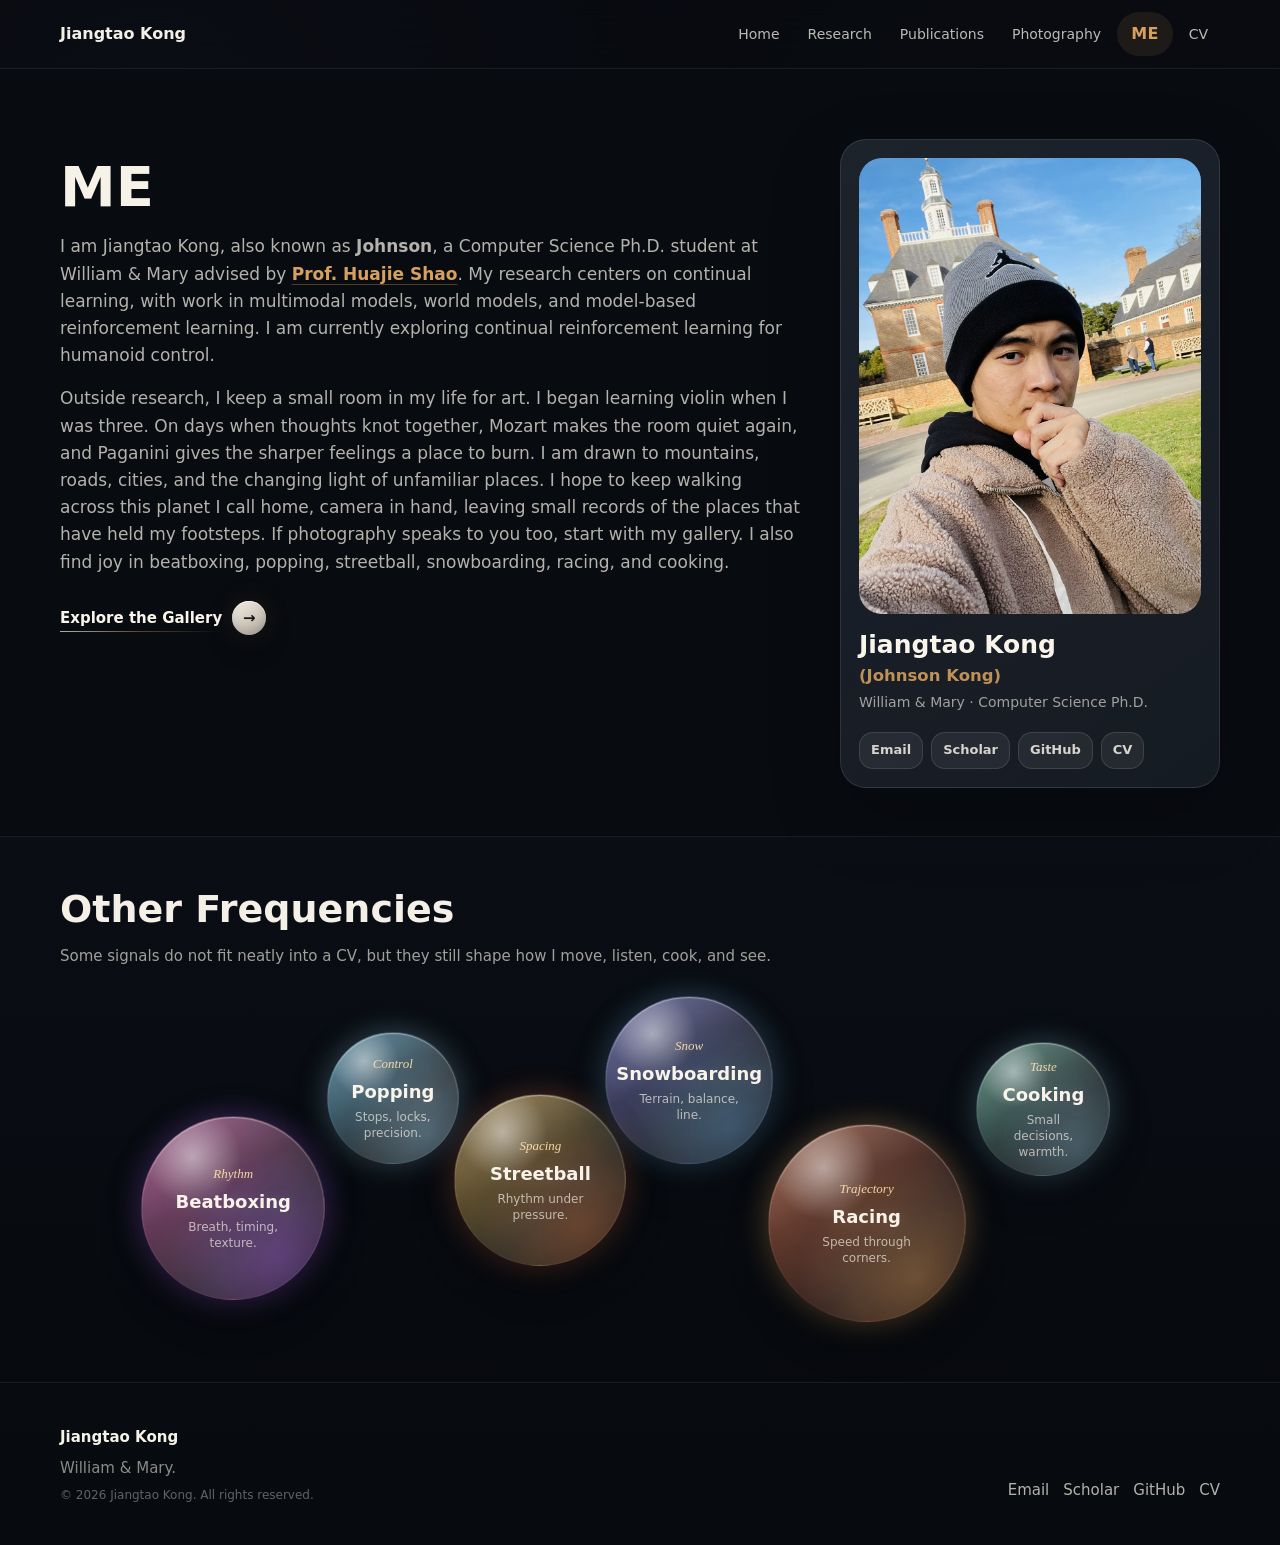
==== commit 36c9e02c: "update content and add latex" ====
--- a/about.html
+++ b/about.html
@@ -4,12 +4,12 @@
     <meta charset="utf-8">
     <meta name="viewport" content="width=device-width, initial-scale=1">
     <title>About | Jiangtao Kong</title>
-    <meta name="description" content="About Jiangtao Kong.">
+    <meta name="description" content="Jiangtao (Johnson) Kong, a Computer Science Ph.D. student at William &amp; Mary studying continual learning and reinforcement learning, with a love of art, violin, and photography.">
     <link rel="icon" href="favicon.ico" sizes="any">
     <link rel="icon" href="assets/favicon.svg" type="image/svg+xml">
     <link rel="apple-touch-icon" href="assets/apple-touch-icon.png">
     <meta name="theme-color" content="#080b10">
-    <link rel="stylesheet" href="assets/css/styles.css">
+    <link rel="stylesheet" href="assets/css/styles.css?v=20261026a">
   </head>
   <body>
     <header class="site-header">
@@ -33,11 +33,12 @@
           <div class="about-hero-copy">
             <h1>ME</h1>
             <p>
-              I am Jiangtao Kong, also known as <span class="alias-highlight">Johnson</span>, a fifth-year
+              I am Jiangtao Kong, also known as <span class="alias-highlight">Johnson</span>, a
               Computer Science Ph.D. student at William &amp; Mary advised by
               <a class="inline-link" href="https://huajieshao.github.io/index.html">Prof. Huajie Shao</a>.
-              My research centers on continual learning, world models, and
-              world-model-based online reinforcement learning.
+              My research centers on continual learning, with work in multimodal models,
+              world models, and model-based reinforcement learning. I am currently
+              exploring continual reinforcement learning for humanoid control.
             </p>
             <p>
               Outside research, I keep a small room in my life for art. I began learning
@@ -132,6 +133,6 @@
         </div>
       </div>
     </footer>
-    <script src="assets/js/main.js"></script>
+    <script src="assets/js/main.js?v=20261026a"></script>
   </body>
 </html>
--- a/assets/css/styles.css
+++ b/assets/css/styles.css
@@ -25,6 +25,10 @@
 
 * {
   box-sizing: border-box;
+}
+
+[data-swan-preview][hidden] {
+  display: none !important;
 }
 
 html {
@@ -1752,6 +1756,28 @@
   scroll-margin-top: 96px;
 }
 
+.publication-title-row {
+  display: flex;
+  align-items: baseline;
+  justify-content: space-between;
+  gap: 24px;
+  margin-bottom: 28px;
+}
+
+.publication-title-row .section-title {
+  margin: 0;
+}
+
+.publication-note {
+  margin: 0;
+  color: rgba(247, 242, 232, 0.56);
+  font-family: "IBM Plex Mono", ui-monospace, SFMono-Regular, Menlo, monospace;
+  font-size: 12px;
+  letter-spacing: 0.02em;
+  line-height: 1.5;
+  text-align: right;
+}
+
 .publication-year-list {
   display: grid;
   gap: 32px;
@@ -1826,6 +1852,24 @@
   color: rgba(247, 242, 232, 0.58);
   font-size: 13px;
   line-height: 1.4;
+}
+
+.publication-authors {
+  margin: -1px 0 0;
+  color: rgba(247, 242, 232, 0.62);
+  font-size: 12.5px;
+  line-height: 1.52;
+}
+
+.publication-authors strong {
+  color: rgba(214, 161, 95, 0.98);
+  font-weight: 820;
+}
+
+.publication-authors sup {
+  color: rgba(214, 161, 95, 0.9);
+  font-size: 0.76em;
+  line-height: 0;
 }
 
 .mini-paper p {
@@ -2740,6 +2784,8 @@
 }
 
 .research-hero-visual {
+  width: 100%;
+  min-width: 0;
   aspect-ratio: 4608 / 3712;
   margin: 0;
   position: relative;
@@ -2774,7 +2820,7 @@
 .research-hero-visual img {
   width: 100%;
   height: 100%;
-  object-fit: cover;
+  object-fit: contain;
   object-position: center;
   border-radius: 18px;
   filter: saturate(0.86) contrast(0.98) brightness(0.82);
@@ -2795,6 +2841,7 @@
 }
 
 .research-theme-card,
+.current-research-card,
 .research-link-panel {
   position: relative;
   overflow: hidden;
@@ -2815,7 +2862,8 @@
   min-width: 0;
 }
 
-.research-theme-card.primary {
+.research-theme-card.primary,
+.current-research-card {
   border-color: rgba(214, 161, 95, 0.18);
 }
 
@@ -2837,17 +2885,20 @@
 }
 
 .research-theme-card h3,
+.current-research-card h3,
 .research-work-card h3,
 .research-arc h3 {
   margin: 0;
   color: rgba(255, 250, 240, 0.96);
 }
 
-.research-theme-card h3 {
+.research-theme-card h3,
+.current-research-card h3 {
   font-size: 21px;
 }
 
 .research-theme-card p,
+.current-research-description,
 .research-work-card p,
 .research-arc p,
 .research-link-panel p {
@@ -2915,6 +2966,25 @@
   font-size: 11px;
   font-weight: 800;
   margin-left: 4px;
+}
+
+.current-research-section {
+  scroll-margin-top: 88px;
+}
+
+.current-research-card {
+  display: grid;
+  gap: 13px;
+  padding: 20px;
+  min-width: 0;
+}
+
+.current-research-status {
+  margin: 0;
+  color: var(--accent-warm);
+  font-size: 12px;
+  font-weight: 650;
+  letter-spacing: 0;
 }
 
 .research-arc {
@@ -3159,6 +3229,15 @@
     gap: 12px;
   }
 
+  .publication-title-row {
+    display: grid;
+    gap: 8px;
+  }
+
+  .publication-note {
+    text-align: left;
+  }
+
   .selected-paper {
     grid-template-columns: 1fr;
   }
@@ -3389,9 +3468,45 @@
   }
 
   .photo-lightbox-caption {
+    position: absolute;
+    left: 0;
+    right: 0;
+    bottom: 0;
+    z-index: 2;
     align-items: flex-start;
     flex-direction: column;
     gap: 4px;
+    padding: 58px 18px 20px;
+    background: linear-gradient(180deg, transparent, rgba(0, 0, 0, 0.78));
+  }
+
+  .photo-lightbox {
+    width: 100vw;
+    max-width: none;
+    height: 100dvh;
+    max-height: none;
+    margin: 0;
+    border: 0;
+    border-radius: 0;
+    background: #020305;
+    overflow: hidden;
+  }
+
+  .photo-lightbox img {
+    width: 100%;
+    height: 100%;
+    max-height: none;
+    object-fit: contain;
+    background: #020305;
+  }
+
+  .photo-lightbox-close {
+    top: 14px;
+    right: 14px;
+    padding: 8px 11px;
+    border-color: rgba(244, 240, 232, 0.18);
+    background: rgba(8, 11, 16, 0.72);
+    backdrop-filter: blur(14px);
   }
 
   .home-hero {
@@ -3426,6 +3541,7 @@
 
   .research-hero-visual,
   .research-theme-card,
+  .current-research-card,
   .research-link-panel {
     border-radius: 18px;
   }
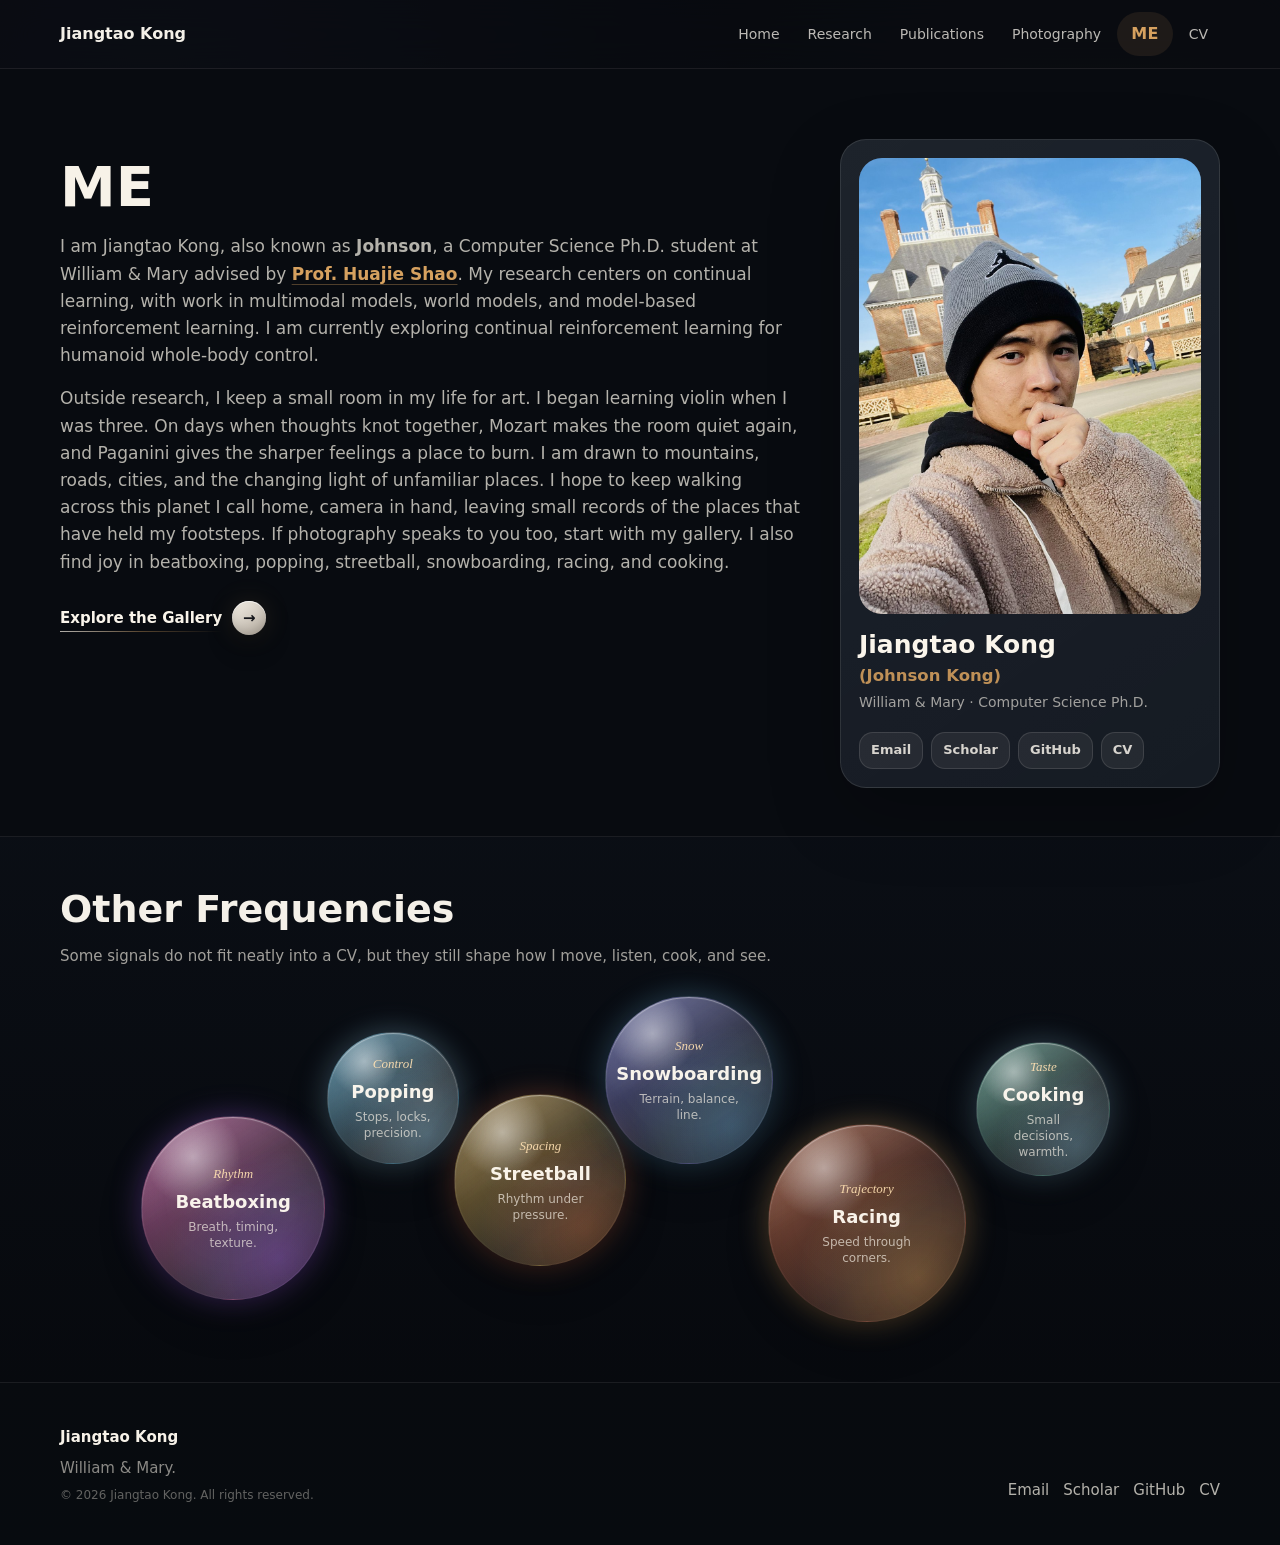
==== commit b38e6cbc: "update resume & news" ====
--- a/about.html
+++ b/about.html
@@ -9,7 +9,7 @@
     <link rel="icon" href="assets/favicon.svg" type="image/svg+xml">
     <link rel="apple-touch-icon" href="assets/apple-touch-icon.png">
     <meta name="theme-color" content="#080b10">
-    <link rel="stylesheet" href="assets/css/styles.css?v=20261026a">
+    <link rel="stylesheet" href="assets/css/styles.css?v=20261124a">
   </head>
   <body>
     <header class="site-header">
@@ -22,7 +22,7 @@
           <a href="publications.html">Publications</a>
           <a href="photography.html">Photography</a>
           <a class="nav-me" href="about.html" aria-current="page">ME</a>
-          <a href="resume/Snowball_Resume_CN.pdf">CV</a>
+          <a href="resume/Snowball_Resume.pdf">CV</a>
         </div>
       </nav>
     </header>
@@ -38,7 +38,7 @@
               <a class="inline-link" href="https://huajieshao.github.io/index.html">Prof. Huajie Shao</a>.
               My research centers on continual learning, with work in multimodal models,
               world models, and model-based reinforcement learning. I am currently
-              exploring continual reinforcement learning for humanoid control.
+              exploring continual reinforcement learning for humanoid whole-body control.
             </p>
             <p>
               Outside research, I keep a small room in my life for art. I began learning
@@ -67,7 +67,7 @@
               <a href="mailto:jkong01@wm.edu">Email</a>
               <a href="https://scholar.google.com/citations?user=tu5GG9sAAAAJ&hl=zh-CN&oi=ao">Scholar</a>
               <a href="https://github.com/snowball0823">GitHub</a>
-              <a href="resume/Snowball_Resume_CN.pdf">CV</a>
+              <a href="resume/Snowball_Resume.pdf">CV</a>
             </div>
           </aside>
         </div>
@@ -129,10 +129,10 @@
           <a href="mailto:jkong01@wm.edu">Email</a>
           <a href="https://scholar.google.com/citations?user=tu5GG9sAAAAJ&hl=zh-CN&oi=ao">Scholar</a>
           <a href="https://github.com/snowball0823">GitHub</a>
-          <a href="resume/Snowball_Resume_CN.pdf">CV</a>
+          <a href="resume/Snowball_Resume.pdf">CV</a>
         </div>
       </div>
     </footer>
-    <script src="assets/js/main.js?v=20261026a"></script>
+    <script src="assets/js/main.js?v=20261124a"></script>
   </body>
 </html>
--- a/assets/css/styles.css
+++ b/assets/css/styles.css
@@ -782,6 +782,20 @@
   font-size: 15px;
 }
 
+.education-degree-row {
+  display: flex;
+  flex-wrap: wrap;
+  align-items: baseline;
+  justify-content: space-between;
+  gap: 2px 16px;
+}
+
+.education-degree-date {
+  color: var(--muted);
+  font-size: 13px;
+  white-space: nowrap;
+}
+
 .education-location {
   color: rgba(159, 185, 205, 0.9);
   font-size: 15px;
@@ -1380,6 +1394,10 @@
   border-radius: 16px;
 }
 
+.compact-experience .doctoral-experience {
+  grid-column: 1 / -1;
+}
+
 .compact-experience .experience-period {
   font-size: 10px;
   letter-spacing: 0.055em;
@@ -1785,7 +1803,7 @@
 
 .publication-year-group {
   display: grid;
-  grid-template-columns: 106px minmax(0, 1fr);
+  grid-template-columns: 9rem minmax(0, 1fr);
   gap: 28px;
   padding-top: 24px;
   border-top: 1px solid rgba(244, 240, 232, 0.08);
@@ -2095,6 +2113,34 @@
   grid-template-columns: repeat(3, minmax(0, 1fr));
   gap: 20px;
   align-items: start;
+}
+
+.gallery-status {
+  margin: 18px 0 12px;
+  color: var(--muted);
+  font-size: 14px;
+}
+
+.gallery-retry {
+  margin-bottom: 18px;
+  padding: 9px 14px;
+  border: 1px solid var(--line);
+  border-radius: var(--radius);
+  background: var(--surface);
+  color: var(--accent-warm);
+  font: inherit;
+  font-size: 14px;
+  font-weight: 650;
+  cursor: pointer;
+}
+
+.gallery-retry:hover {
+  border-color: var(--accent-warm);
+}
+
+.gallery-retry:disabled {
+  opacity: 0.55;
+  cursor: wait;
 }
 
 .photo-column {
@@ -3104,6 +3150,12 @@
   font-size: clamp(24px, 3vw, 34px);
 }
 
+@media (min-width: 901px) and (max-width: 1160px) {
+  .focus-row {
+    grid-template-columns: repeat(2, minmax(0, 1fr));
+  }
+}
+
 @media (max-width: 1100px) {
   .about-interest-grid {
     display: flex;
@@ -3573,6 +3625,11 @@
     gap: 8px;
   }
 
+  .education-degree-row {
+    align-items: flex-start;
+    flex-direction: column;
+  }
+
   .school-mark {
     width: 74px;
     height: 74px;
@@ -3608,6 +3665,10 @@
     transform: none;
   }
 
+  .about-interest-card:nth-child(4) {
+    min-width: 168px;
+  }
+
   .cta-row {
     align-items: stretch;
     flex-direction: column;
